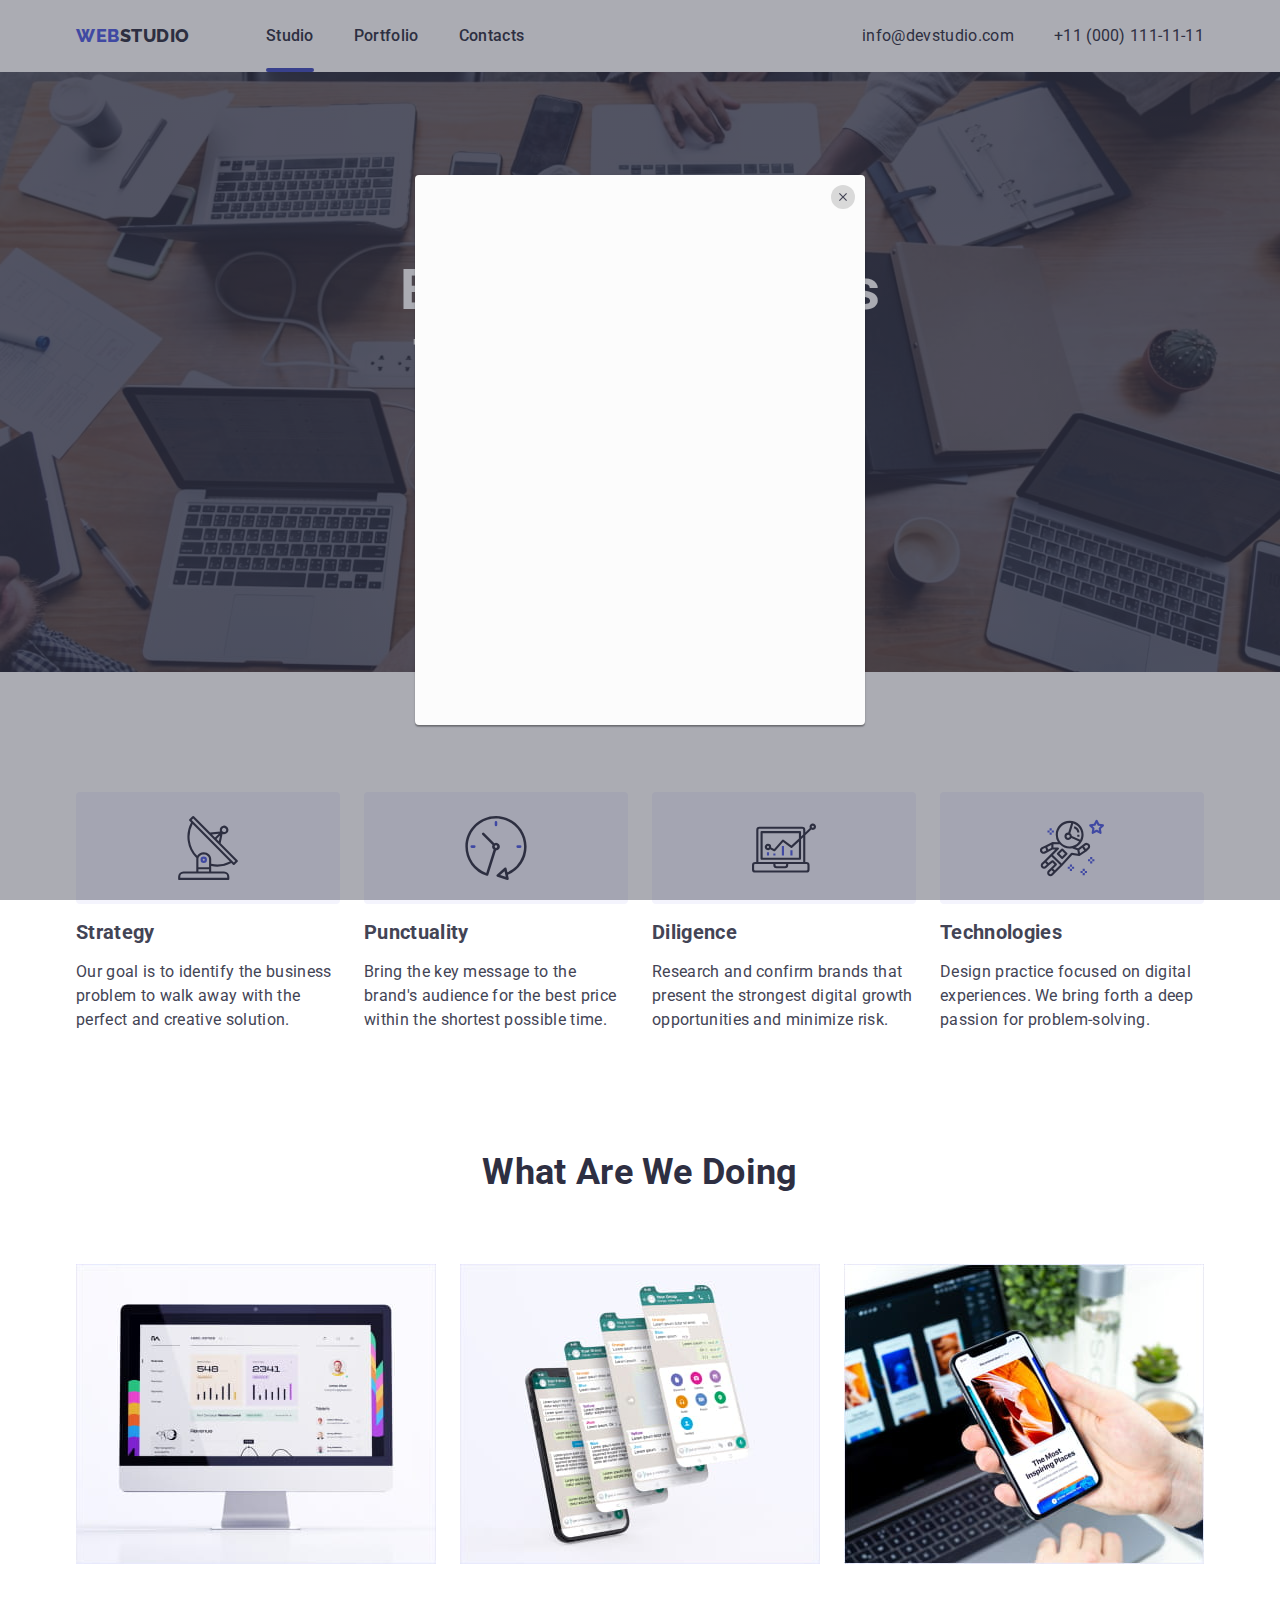
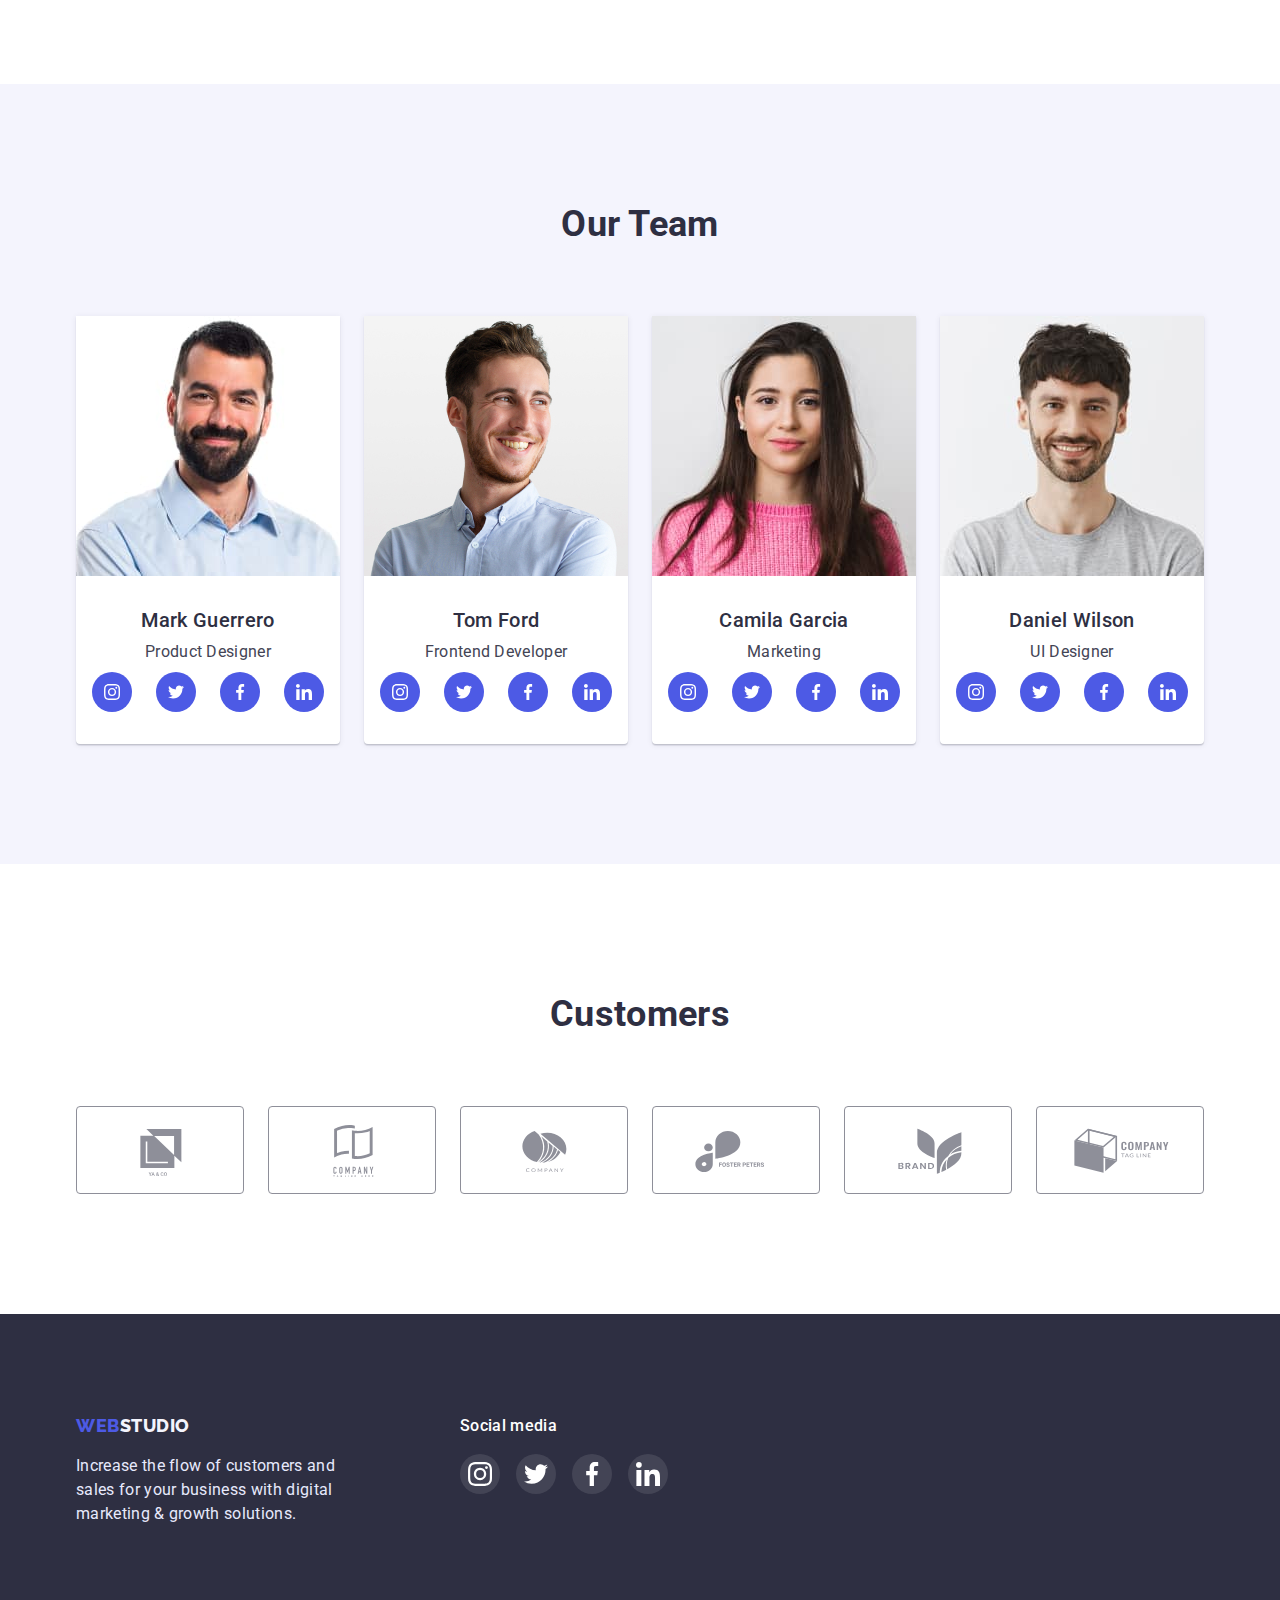
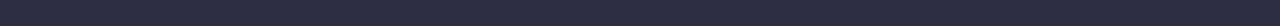
==== index.html @ 47b121ec "update" ====
<!DOCTYPE html>
<html lang="en">
  <head>
    <meta charset="UTF-8" />
    <meta http-equiv="X-UA-Compatible" content="IE=edge" />
    <meta name="viewport" content="width=device-width, initial-scale=1.0" />
    <title>webstudio</title>

    <!-- fonts -->
    <link rel="preconnect" href="https://fonts.googleapis.com" />
    <link rel="preconnect" href="https://fonts.gstatic.com" crossorigin />
    <link
      href="https://fonts.googleapis.com/css2?family=Raleway:wght@800&family=Roboto:wght@400;500;700;900&display=swap"
      rel="stylesheet"
    />

    <!-- normalize -->
    <link
      href="
      https://cdn.jsdelivr.net/npm/modern-normalize@1.1.0/modern-normalize.min.css
      "
      rel="stylesheet"
    />
    <!-- cusnom style -->
    <link rel="stylesheet" href="./css/styles.css" />
  </head>
  <body>
    <!-- header section -->
    <header>
      <div class="container container-header">
        <nav class="nav-header">
          <a class="logo link" id="link" href="./index.html"
            >web<span class="logo-header">studio</span></a
          >
          <ul class="list flexbox-container-nav">
            <li>
              <a href="./index.html" class="nav link current">Studio</a>
            </li>
            <li>
              <a href="./portfolio.html" class="nav link">Portfolio</a>
            </li>
            <li>
              <a href="/" class="nav link">Contacts</a>
            </li>
          </ul>
        </nav>
        <address class="address">
          <ul class="list flexbox-container-adr">
            <li>
              <a href="mailto:info@devstudio.com" class="contact link"
                >info@devstudio.com</a
              >
            </li>
            <li>
              <a href="tel:+110001111111" class="contact link"
                >+11 (000) 111-11-11</a
              >
            </li>
          </ul>
        </address>
      </div>
    </header>
    <main>
      <!-- hero section -->
      <section class="hero">
        <div class="container">
          <h1 class="hero-title">
            Effective Solutions <br />
            for Your Business
          </h1>
          <button type="button" class="hero-btn" data-modal-open>
            Order Service
          </button>
        </div>
      </section>
      <!-- section 1 -->
      <section class="section-one">
        <div class="container">
          <h2 hidden>strategy</h2>
          <ul class="list flexbox-container">
            <li class="clause">
              <div class="adv">
                <svg class="advantages" width="64px" height="64px">
                  <use href="./images/icons.svg#icon-antenna"></use>
                </svg>
              </div>
              <h3 class="title-one">Strategy</h3>
              <p>
                Our goal is to identify the business problem to walk away with
                the perfect and creative solution.
              </p>
            </li>
            <li class="clause">
              <div class="adv">
                <svg class="advantages" width="64px" height="64px">
                  <use href="./images/icons.svg#icon-clock"></use>
                </svg>
              </div>
              <h3 class="title-one">Punctuality</h3>
              <p>
                Bring the key message to the brand's audience for the best price
                within the shortest possible time.
              </p>
            </li>
            <li class="clause">
              <div class="adv">
                <svg class="advantages" width="64px" height="64px">
                  <use href="./images/icons.svg#icon-diagram"></use>
                </svg>
              </div>
              <h3 class="title-one">Diligence</h3>
              <p>
                Research and confirm brands that present the strongest digital
                growth opportunities and minimize risk.
              </p>
            </li>
            <li class="clause">
              <div class="adv">
                <svg class="advantages" width="64px" height="64px">
                  <use href="./images/icons.svg#icon-astronaut"></use>
                </svg>
              </div>
              <h3 class="title-one">Technologies</h3>
              <p>
                Design practice focused on digital experiences. We bring forth a
                deep passion for problem-solving.
              </p>
            </li>
          </ul>
        </div>
      </section>
      <!-- section 2 -->
      <section class="section-two">
        <div class="container">
          <h2 class="title-two">What Are We Doing</h2>
          <ul class="list flexbox-container">
            <li>
              <img
                src="./images/section2/img1.jpg"
                width="360"
                height="300"
                alt="desktop site"
              />
            </li>
            <li>
              <img
                src="./images/section2/img2.jpg"
                width="360"
                height="300"
                alt="tablet site"
              />
            </li>
            <li>
              <img
                src="./images/section2/img3.jpg"
                width="360"
                height="300"
                alt="mobile site"
              />
            </li>
          </ul>
        </div>
      </section>
      <!-- section 3 -->
      <section class="team section-three">
        <div class="container">
          <h2 class="title-two">Our Team</h2>
          <ul class="list flexbox-container">
            <li class="card">
              <img
                src="./images/ourteam/mark.jpg"
                width="264"
                height="260"
                alt="mark guerrero product designer"
              />
              <div class="team-card-kontent">
                <h3 class="title-three">Mark Guerrero</h3>
                <p>Product Designer</p>
                <ul class="social list">
                  <li class="social-item">
                    <a
                      class="social-link"
                      href="https://instagram.com"
                      rel="noopener noreferrer"
                      aria-label="instagram link"
                    >
                      <svg class="social-icon" width="16" height="16">
                        <use href="./images/icons.svg#icon-instagram-2"></use>
                      </svg>
                    </a>
                  </li>
                  <li class="social-item">
                    <a
                      class="social-link"
                      href="https://twitter.com"
                      rel="noopener noreferrer"
                      aria-label="twitter link"
                    >
                      <svg class="social-icon" width="16" height="16">
                        <use href="./images/icons.svg#icon-twitter-1"></use>
                      </svg>
                    </a>
                  </li>
                  <li class="social-item">
                    <a
                      class="social-link"
                      href="https://facebook.com"
                      rel="noopener noreferrer"
                      aria-label="facebook link"
                    >
                      <svg class="social-icon" width="16" height="16">
                        <use href="./images/icons.svg#icon-facebook-1"></use>
                      </svg>
                    </a>
                  </li>
                  <li class="social-item">
                    <a
                      class="social-link"
                      href="https://linkedin.com/"
                      rel="noopener noreferrer"
                      aria-label="linkedin link"
                    >
                      <svg class="social-icon" width="16" height="16">
                        <use href="./images/icons.svg#icon-linkedin-1"></use>
                      </svg>
                    </a>
                  </li>
                </ul>
              </div>
            </li>
            <li class="card">
              <img
                src="./images/ourteam/tom.jpg"
                width="264"
                height="260"
                alt="Tom Ford Frontend Developer"
              />
              <div class="team-card-kontent">
                <h3 class="title-three">Tom Ford</h3>
                <p>Frontend Developer</p>
                <ul class="social list">
                  <li class="social-item">
                    <a class="social-link" href aria-label="instagram link">
                      <svg class="social-icon" width="16" height="16">
                        <use href="./images/icons.svg#icon-instagram-2"></use>
                      </svg>
                    </a>
                  </li>
                  <li class="social-item">
                    <a class="social-link" href aria-label="twitter link">
                      <svg class="social-icon" width="16" height="16">
                        <use href="./images/icons.svg#icon-twitter-1"></use>
                      </svg>
                    </a>
                  </li>
                  <li class="social-item">
                    <a class="social-link" href aria-label="facebook link">
                      <svg class="social-icon" width="16" height="16">
                        <use href="./images/icons.svg#icon-facebook-1"></use>
                      </svg>
                    </a>
                  </li>
                  <li class="social-item">
                    <a class="social-link" href aria-label="linkedin link">
                      <svg class="social-icon" width="16" height="16">
                        <use href="./images/icons.svg#icon-linkedin-1"></use>
                      </svg>
                    </a>
                  </li>
                </ul>
              </div>
            </li>
            <li class="card">
              <img
                src="./images/ourteam/camila.jpg"
                width="264"
                height="260"
                alt="Camila Garcia Marketing"
              />
              <div class="team-card-kontent">
                <h3 class="title-three">Camila Garcia</h3>
                <p>Marketing</p>
                <ul class="social list">
                  <li class="social-item">
                    <a class="social-link" href aria-label="instagram link">
                      <svg class="social-icon" width="16" height="16">
                        <use href="./images/icons.svg#icon-instagram-2"></use>
                      </svg>
                    </a>
                  </li>
                  <li class="social-item">
                    <a class="social-link" href aria-label="twitter link">
                      <svg class="social-icon" width="16" height="16">
                        <use href="./images/icons.svg#icon-twitter-1"></use>
                      </svg>
                    </a>
                  </li>
                  <li class="social-item">
                    <a class="social-link" href aria-label="facebook link">
                      <svg class="social-icon" width="16" height="16">
                        <use href="./images/icons.svg#icon-facebook-1"></use>
                      </svg>
                    </a>
                  </li>
                  <li class="social-item">
                    <a class="social-link" href aria-label="linkedin link">
                      <svg class="social-icon" width="16" height="16">
                        <use href="./images/icons.svg#icon-linkedin-1"></use>
                      </svg>
                    </a>
                  </li>
                </ul>
              </div>
            </li>
            <li class="card">
              <img
                src="./images/ourteam/daniel.jpg"
                width="264"
                height="260"
                alt="Daniel Wilson UI Designer"
              />
              <div class="team-card-kontent">
                <h3 class="title-three">Daniel Wilson</h3>
                <p>UI Designer</p>
                <ul class="social list">
                  <li class="social-item">
                    <a class="social-link" href aria-label="instagram link">
                      <svg class="social-icon" width="16" height="16">
                        <use href="./images/icons.svg#icon-instagram-2"></use>
                      </svg>
                    </a>
                  </li>
                  <li class="social-item">
                    <a class="social-link" href aria-label="twitter link">
                      <svg class="social-icon" width="16" height="16">
                        <use href="./images/icons.svg#icon-twitter-1"></use>
                      </svg>
                    </a>
                  </li>
                  <li class="social-item">
                    <a class="social-link" href aria-label="facebook link">
                      <svg class="social-icon" width="16" height="16">
                        <use href="./images/icons.svg#icon-facebook-1"></use>
                      </svg>
                    </a>
                  </li>
                  <li class="social-item">
                    <a class="social-link" href aria-label="linkedin link">
                      <svg class="social-icon" width="16" height="16">
                        <use href="./images/icons.svg#icon-linkedin-1"></use>
                      </svg>
                    </a>
                  </li>
                </ul>
              </div>
            </li>
          </ul>
        </div>
      </section>
      <!-- customers -->
      <section class="customers">
        <div class="container">
          <h2 class="title-two">Customers</h2>
          <ul class="list flexbox-container">
            <li>
              <a class="logo-link" href aria-label="logo">
                <svg class="icon-logo" width="104" height="56">
                  <use href="./images/icons.svg#icon-Logo"></use>
                </svg>
              </a>
            </li>
            <li>
              <a class="logo-link" href aria-label="logo-1">
                <svg class="icon-logo" width="104" height="56">
                  <use href="./images/icons.svg#icon-Logo-1"></use>
                </svg>
              </a>
            </li>
            <li>
              <a class="logo-link" href aria-label="logo-2">
                <svg class="icon-logo" width="104" height="56">
                  <use href="./images/icons.svg#icon-Logo-2"></use>
                </svg>
              </a>
            </li>
            <li>
              <a class="logo-link" href aria-label="logo-3">
                <svg class="icon-logo" width="104" height="56">
                  <use href="./images/icons.svg#icon-Logo-3"></use>
                </svg>
              </a>
            </li>
            <li>
              <a class="logo-link" href aria-label="logo-4">
                <svg class="icon-logo" width="104" height="56">
                  <use href="./images/icons.svg#icon-Logo-4"></use>
                </svg>
              </a>
            </li>
            <li>
              <a class="logo-link" href aria-label="logo-5">
                <svg class="icon-logo" width="104" height="56">
                  <use href="./images/icons.svg#icon-Logo-5"></use>
                </svg>
              </a>
            </li>
          </ul>
        </div>
      </section>
    </main>
    <!-- footer -->
    <footer class="footer">
      <div class="container footer-container">
        <div class="footer-link">
          <a class="logo link" href="./index.html"
            >web<span class="logo-footer">studio</span></a
          >
          <p class="text-footer">
            Increase the flow of customers and sales for your business with
            digital marketing & growth solutions.
          </p>
        </div>
        <div class="socmedia">
          <h3 class="footer-title">Social media</h3>
          <ul class="social-footer list">
            <li class="social-item">
              <a
                class="social-link-footer"
                href="https://instagram.com"
                rel="noopener noreferrer"
                aria-label="instagram link"
              >
                <svg class="social-icon-footer" width="24" height="24">
                  <use href="./images/icons.svg#icon-instagram-2"></use>
                </svg>
              </a>
            </li>
            <li class="social-item">
              <a
                class="social-link-footer"
                href="https://twitter.com"
                rel="noopener noreferrer"
                aria-label="twitter link"
              >
                <svg class="social-icon-footer" width="24" height="24">
                  <use href="./images/icons.svg#icon-twitter-1"></use>
                </svg>
              </a>
            </li>
            <li class="social-item">
              <a
                class="social-link-footer"
                href="https://facebook.com"
                rel="noopener noreferrer"
                aria-label="facebook link"
              >
                <svg class="social-icon-footer" width="24" height="24">
                  <use href="./images/icons.svg#icon-facebook-1"></use>
                </svg>
              </a>
            </li>
            <li class="social-item">
              <a
                class="social-link-footer"
                href="https://linkedin.com/"
                rel="noopener noreferrer"
                aria-label="linkedin link"
              >
                <svg class="social-icon-footer" width="24" height="24">
                  <use href="./images/icons.svg#icon-linkedin-1"></use>
                </svg>
              </a>
            </li>
          </ul>
        </div>
      </div>
    </footer>

    <!-- Modal window -->
    <div class="backdrop" data modal>
      <div class="modal">
        <button class="modal-btn" type="button" data-modal-close>
          <svg class="modal-icon" width="8" height="8">
            <use href="./images/icons.svg#close"></use>
          </svg>
        </button>
      </div>
    </div>

    <script src="./js/header.js"></script>
    <script src="./js/modal.js"></script>
  </body>
</html>
---- css/styles.css ----
:root {
    /* Font */
    --primary-fonts: ;
    --secondary-fonts: ;

    /* Text colors */
    --primary-txt-cl: #434455;
    --secondary-txt-cl: #2E2F42;
    --accent-txt-cl: #FFFFFF;
  

    /* BG colors */
    --primary-bg-cl: rgba(46, 47, 66, 0.7);
    --secondary-bg-cl: #4D5AE5;
    --light-bg: #F4F4FD;
    --dark-bg: #2E2F42;
    --hover-bt: #404BBF;


    --trns-fast: 400ms ease-in;
    --trns-slow: 1800ms ease-in-out;
}

/* reset styles */

h1, h2, h3, h4, h5, h6, p {
    margin: 0px;
}

img {
    display: block;
}

button {
    cursor: pointer;
}

.list {
    list-style-type: none;
    margin: 0;
    padding: 0;
}

.link {
    text-decoration: none;
    color: currentColor;
}

/* reset end */

/* BODY */

body {
font-family: 'Roboto',
sans-serif;
font-size: 16px;
line-height: calc(24 / 16);
letter-spacing: 0.02em;
color: var(--primary-txt-cl);
}

.container {
    width: 1158px;
    padding-right: 15px;
    padding-left: 15px;
    margin-left: auto;
    margin-right: auto;
}


/* header */

.container-header {

    display: flex;
    padding-top: 24px;
    
}

.header-portfolio {
border-bottom: 1px solid #E7E9FC;
box-shadow: 0px 2px 1px rgba(46, 47, 66, 0.08), 0px 1px 1px rgba(46, 47, 66, 0.16), 0px 1px 6px rgba(46, 47, 66, 0.08);
}

.nav-header {
    display: flex;
}

.nav.current::after {
content: '' ;
position: absolute;
display: block;
bottom: 0;
width: 100%;
height: 4px;
border-radius: 2px;
background-color: var(--hover-bt);

}

.nav {
position: relative;
display: block;
padding-bottom: 24px;
font-style: normal;
font-weight: 500;
font-size: 16px;
line-height: calc(24 / 16);
color: #2E2F42;
}

.address {
    margin-left: auto;
}

.contact {
font-style: normal;
font-size: 16px;
line-height: calc(24 /16);
color: #2E2F42;
}

.nav:hover,
.nav:focus,
.contact:hover,
.contact:focus
 {
color: var(--hover-bt);
}
    

.logo {
font-family: 'Raleway',
sans-serif;
font-style: normal;
font-weight: 800;
font-size: 18px;
line-height: calc(24 / 18);
letter-spacing: 0.03em;
text-transform: uppercase;
color: var(--secondary-bg-cl);
}        

.logo-header {color: var(--dark-bg);
}

.flexbox-container-nav {
    display: flex;
    justify-content: space-between;
    gap: 40px;
    margin-left: 76px;
}

.flexbox-container-adr {
    display: flex;
    justify-content: space-between;
    gap: 40px;

}


/* hero section */


.hero {
display: flex;
max-width: 1440px;
height: 600px;
background-color: #2E2F42;
padding-top: 188px;
padding-bottom: 188px;
background-image: linear-gradient(rgba(46, 47, 66, 0.7),rgba(46, 47, 66, 0.7)), url(../images/people-office\ 1.jpg);
background-size: cover; 

background-position: center;
background-repeat: no-repeat;
margin: 0 auto;
}


.hero-title {
    font-weight: 700;
        font-size: 56px;
        line-height: calc(60/56);
    color: #FFFFFF ;
    text-align: center;
    margin-bottom: 48px;
}

.hero-btn {
padding: 16px 32px;
margin: 0 auto;
display: block;
background: #4D5AE5;
box-shadow: 0px 4px 4px rgba(0, 0, 0, 0.15);
border-radius: 4px;
border: none;
font-family: 'Roboto';
font-weight: 500;
font-size: 16px;
line-height: calc(24 / 16);
letter-spacing: 0.04em;
color: var(--accent-txt-cl);
}

.hero-btn:hover,
.hero-btn:focus {
background-color: var(--hover-bt);
}

/* section 1 */

.section-one {
    padding-top: 120px;
    padding-bottom: 120px;
}

.title-one {
    font-size: 20px;
    line-height: calc(24/20);
    margin-top: 8px;
    margin-bottom: 8px;

}

.adv {
display: flex;
width: 264px;
height: 112px;
background: var(--light-bg);
border-radius: 4px;
justify-content: center;
align-items: center;
}

.advantages {
    
    
}

.clause {
    display: flex;
        flex-direction: column;
        align-items: flex-start;
        padding: 0px;
        gap: 8px;
    width: 264px;
    
}

/* section 2 */

.section-two {
    height: 532px;
}

h2 {
    margin-bottom: 72px;
}

.title-two {
    font-size: 36px;
    line-height: calc(40 / 36);
    color: var(--secondary-txt-cl);
    text-transform: capitalize;
    text-align: center;
}


/* section 3 */
.section-three {
    padding-top: 120px;
    padding-bottom: 120px;
    
}

.card {
    width: 264px;
    background: #FFFFFF;
    box-shadow: 0px 1px 6px rgba(46, 47, 66, 0.08), 0px 1px 1px rgba(46, 47, 66, 0.16), 0px 2px 1px rgba(46, 47, 66, 0.08);
    border-radius: 0px 0px 4px 4px;
}

.team-card-kontent {
    display: flex;
    flex-direction: column;
    justify-content: center;
    align-items: center;
    padding: 32px 16px;
    gap: 8px;
}


.flexbox-container {
    display: flex;
    justify-content: space-between;
}

.social {
display: flex;
    align-items: center;
    justify-content: center;
    gap: 24px;
}

.social-link {
display: flex;
align-items: center;
justify-content: center;
width: 40px;
height: 40px;

background-color: var(--secondary-bg-cl);
border-radius: 50%;
}


.social-icon {
fill: var(--accent-txt-cl);
}

.social-link:hover, 
.social-link:focus {
  background-color: var(--hover-bt);
}

/* customers */

.customers {
padding-top: 130px;
padding-bottom: 120px;
}

.logo-link {
display: flex;
width: 168px;
height: 88px;
justify-content: center;
align-items: center;
color: #8E8F99;
box-sizing: border-box;
border: 1px solid #8E8F99;
border-radius: 4px;
}

.icon-logo {

fill: currentColor;
    
}

.logo-link:hover,
.logo-link:focus {
color: var(--hover-bt);
border: 1px solid #404BBF;
}

/*  */




/* ======================= */
          /* portfolio */
/* ======================== */


.flexbox-container-filter {
display: flex;
justify-content: space-between;
margin-bottom: 72px;
width: 586px;

margin-right: auto;
margin-left: auto;
}

.flexbox-container-card {
display: flex;
flex-wrap: wrap;
column-gap: 24px;
row-gap: 48px;
}

.card-project:hover,
.card-project:focus {
width: 360px;
height: 420px;
box-shadow: 0px 1px 6px rgba(46, 47, 66, 0.08);
}


.card-project-content {
    padding: 32px 16px ;
    border: 1px solid #E7E9FC;
    border-top: none;
       
}



.title-three {
font-weight: 500;
font-size: 20px;
line-height: calc(24 / 20);
color: var(--secondary-txt-cl);

}

.title-project {
font-weight: 500;
font-size: 20px;
line-height: calc(24 / 20);
color: var(--secondary-txt-cl);
margin-bottom: 8px;
}

.text {
color: var(--primary-txt-cl);
}

.team {
background: var(--light-bg)
}




/* ======================= */
      /* footer */
/* ======================== */



.footer {
display: flex;
flex-wrap: wrap;
background: #2E2F42;
padding-top: 100px;
padding-bottom: 100px;

}

.footer-container {
    display: flex;
}


.logo-footer {
    color: #F4F4FD;
     
}

.text-footer {
    color: #E7E9FC;
    margin-top: 16px;
    width: 264px;
    height: 72px;
}

.socmedia {
    display: flex;
    flex-wrap: wrap;
    width: 208px;
    height: 80px;
    margin-left: 120px;
   }

   .social-footer {
       display: flex;
       align-items: center;
       justify-content: center;
       gap: 16px;
   }

   .footer-link {
    display: flex;
    justify-content: flex-start;
    flex-direction: column;
   }

.footer-title {
    color: var(--accent-txt-cl);
    margin-bottom: 16px;
    font-weight: 500;
    font-size: 16px;
    line-height: calc(24 / 16);
}

.social-link-footer {
display: flex;
    align-items: center;
    justify-content: center;
    width: 40px;
    height: 40px;

    background-color: rgba(255, 255, 255, 0.1);
    border-radius: 50%;
}

.social-icon-footer {
fill: var(--accent-txt-cl);
}

.social-link-footer:hover,
.social-link-footer:focus {
    background-color: #31D0AA;
}


/* filter */

.filter-btn {
    color: var(--secondary-bg-cl);
    font-family: 'Roboto';
    font-weight: 500;
    font-size: 16px;
    line-height: calc(24 / 16);
    letter-spacing: 0.04em;
    background: var(--light-bg);
    border: 1px solid #E7E9FC;
    
    border-radius: 4px;
    cursor: pointer;
    padding: 12px 24px;
}

.filter-btn:hover,
.filter-btn:focus {
    background: var(--hover-bt);
    color: var(--accent-txt-cl);
    border: 1px solid var(--hover-bt) ;
    box-shadow: 0px 4px 4px rgba(0, 0, 0, 0.25);
}

.section {
    padding-top: 96px;
    padding-bottom: 120px;
}



/**
  |============================
  | Modal window
  |============================
*/
.backdrop {
    position: fixed;
    top: 0;
    left: 0;

    width: 100%;
    height: 100%;

    background-color: rgba(46, 47, 66, 0.4);

    transition: opacity var(--trns-fast), visibility var(--trns-fast);
}

.backdrop.is-hidden {
    opacity: 0;
    visibility: hidden;
    pointer-events: none;

    transition-delay: 250ms;
}

.modal {
    position: absolute;
    top: 50%;
    left: 50%;
    transform: translate(-50%, -50%);

    width: 450px;
    min-height: 550px;
    background-color: #FCFCFC;
    box-shadow: 0px 1px 1px rgba(0, 0, 0, 0.14), 0px 1px 3px rgba(0, 0, 0, 0.12), 0px 2px 1px rgba(0, 0, 0, 0.2);
    border-radius: 4px;

    transition: transform 150ms ease, opacity 150ms ease;
    transition-delay: 400ms;
}

.backdrop.is-hidden .modal {
    transform: translate(-50%, -70%);
    opacity: 0;
    transition-delay: 0s;
}

.modal-btn {
    position: absolute;
    top: 10px;
    right: 10px;

    display: flex;
    align-items: center;
    justify-content: center;
    width: 24px;
    height: 24px;
    padding: 0;
    border: none;
    border-radius: 50%;
    background-color: #D9D9D9;
}

.modal-icon {
    fill: var(--primary-txt-cl);
}
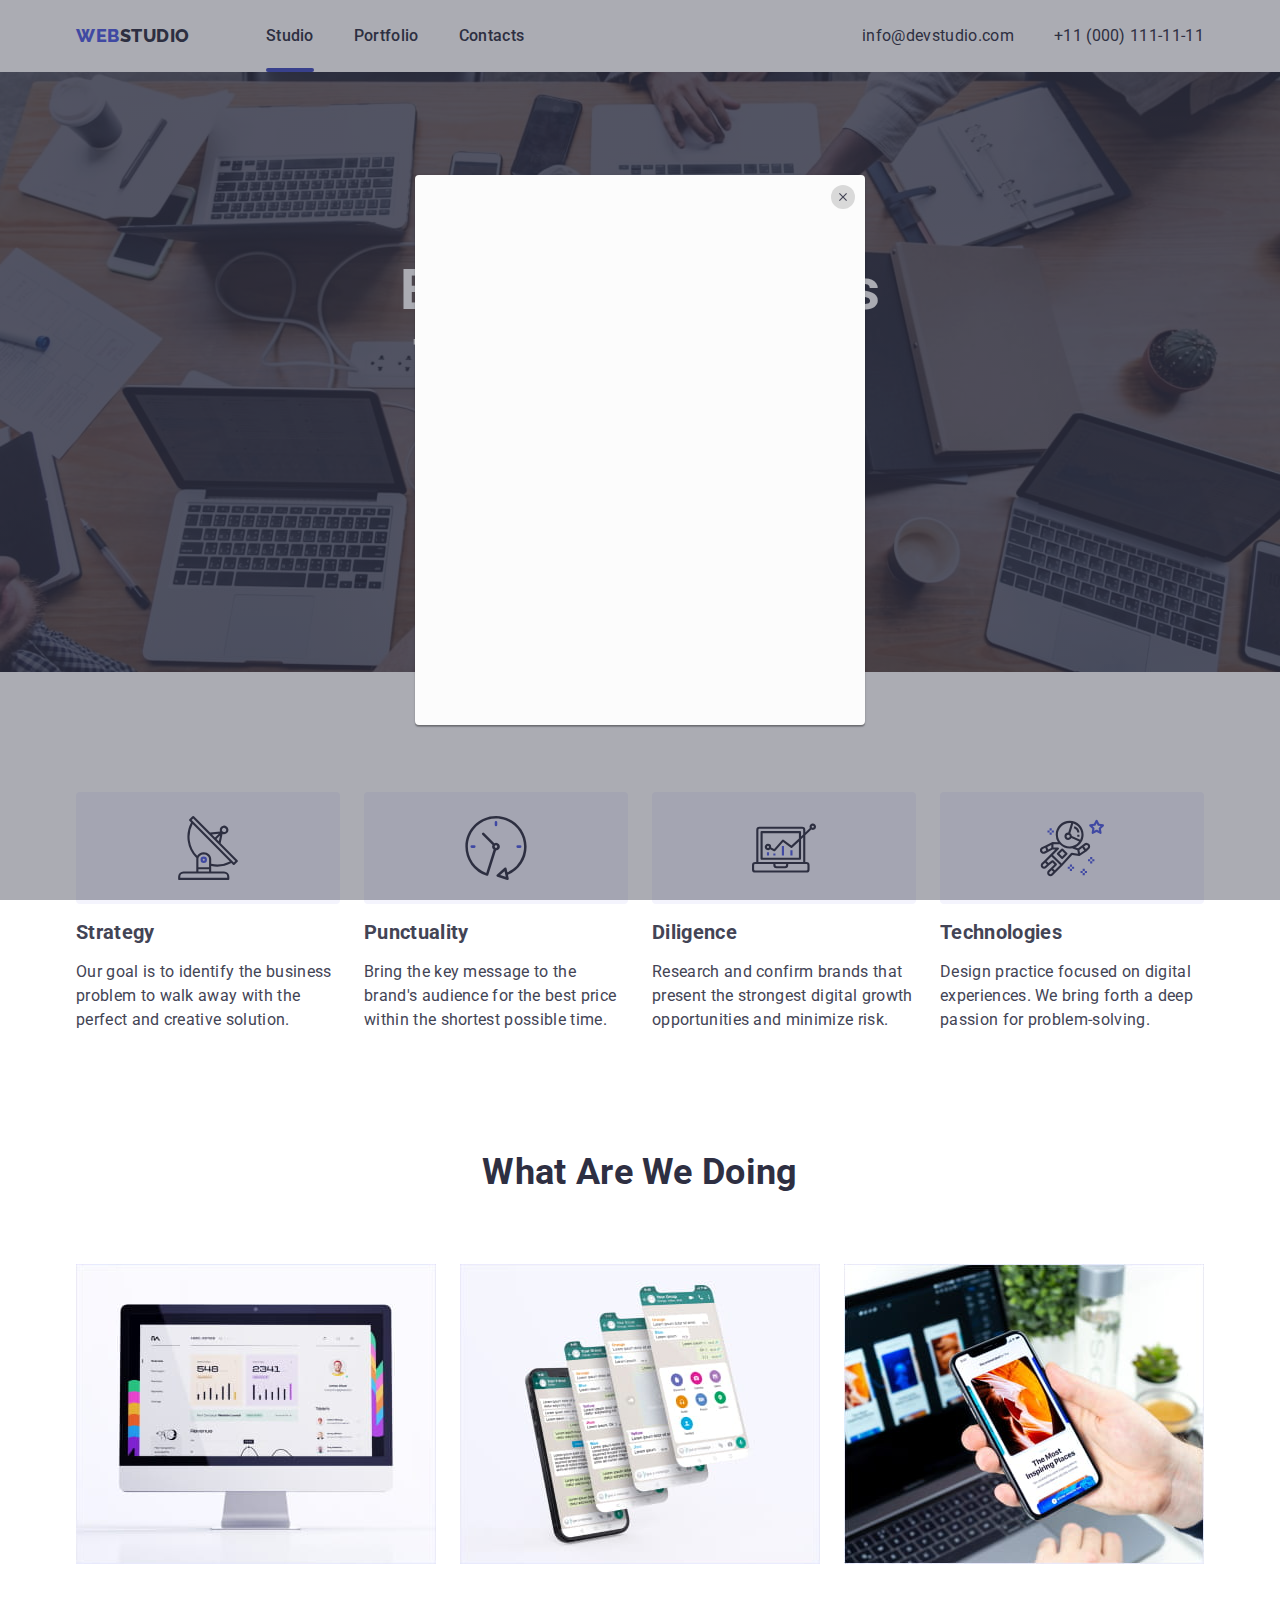
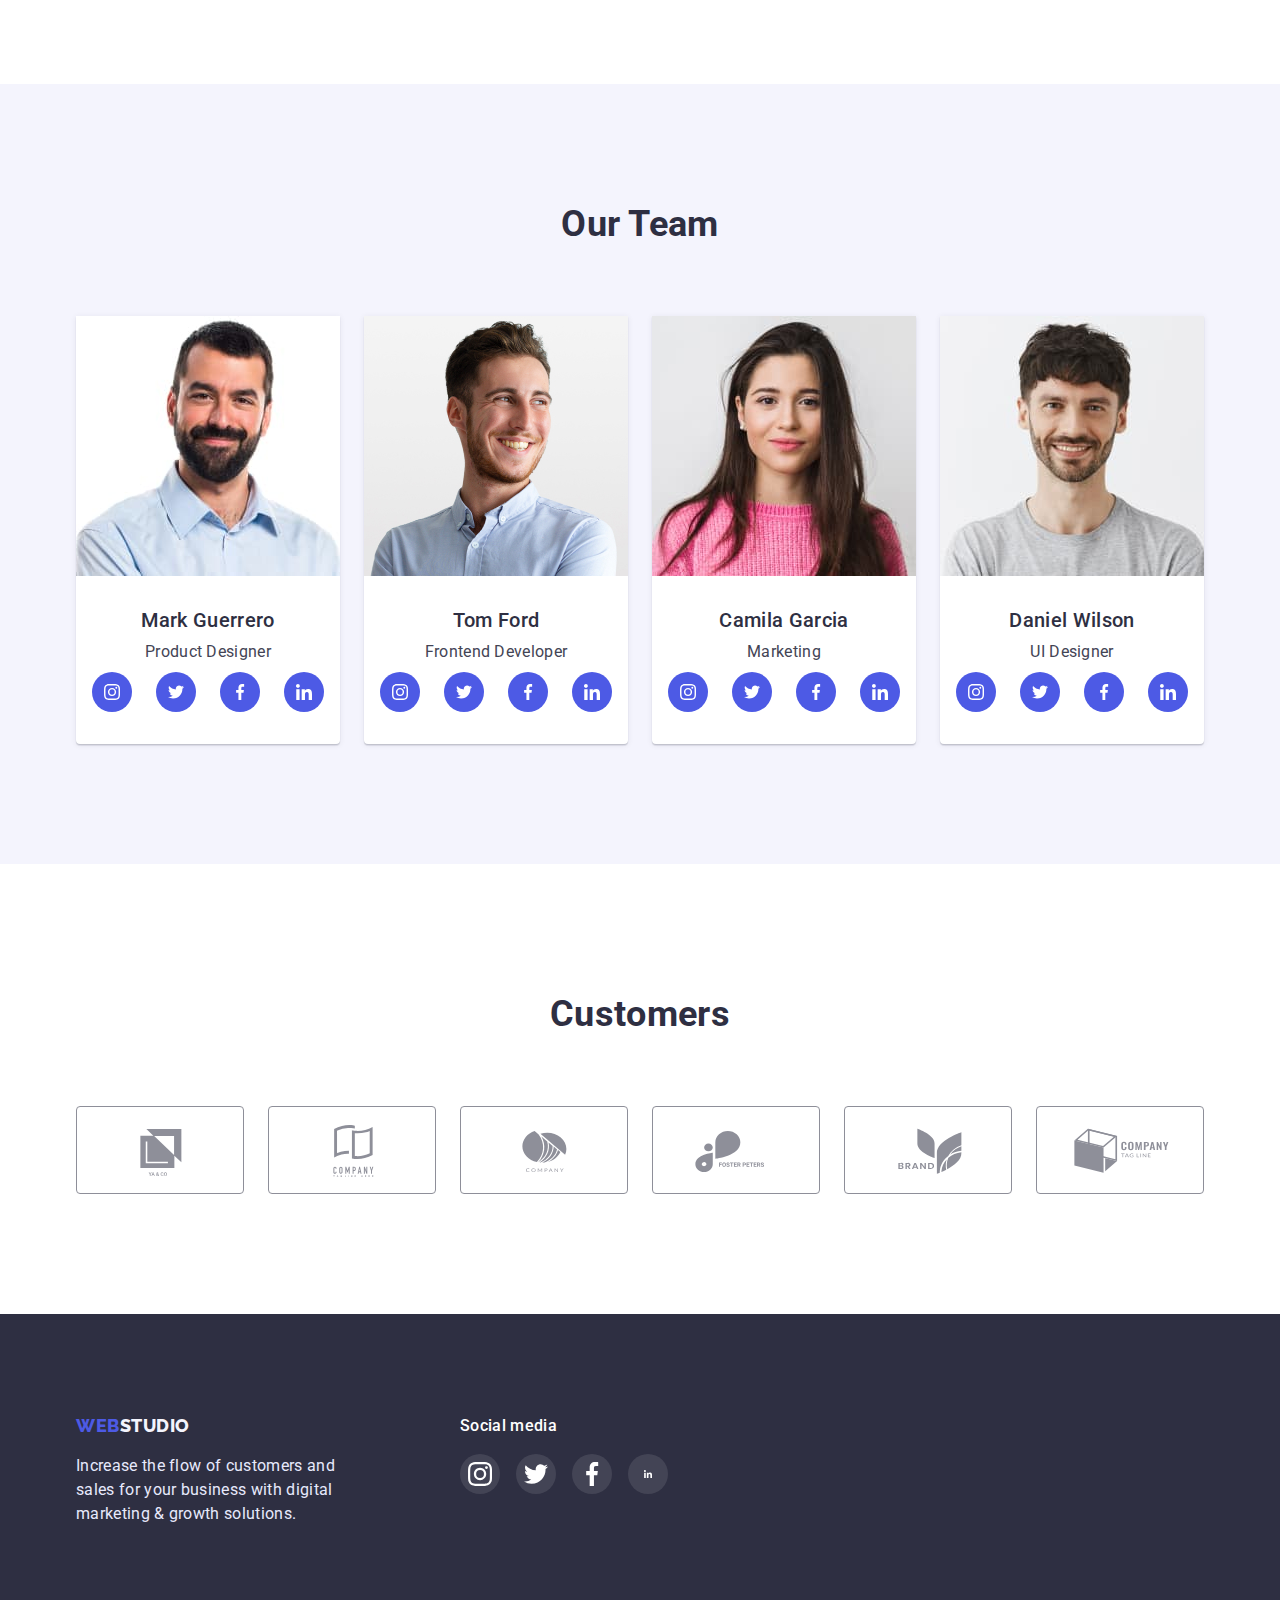
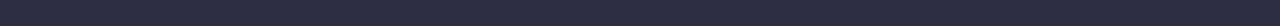
==== commit 6e924d4d: "Update index.html" ====
--- a/index.html
+++ b/index.html
@@ -466,7 +466,7 @@
                 rel="noopener noreferrer"
                 aria-label="linkedin link"
               >
-                <svg class="social-icon-footer" width="24" height="24">
+                <svg class="social-icon-footer" width="8" height="8">
                   <use href="./images/icons.svg#icon-linkedin-1"></use>
                 </svg>
               </a>
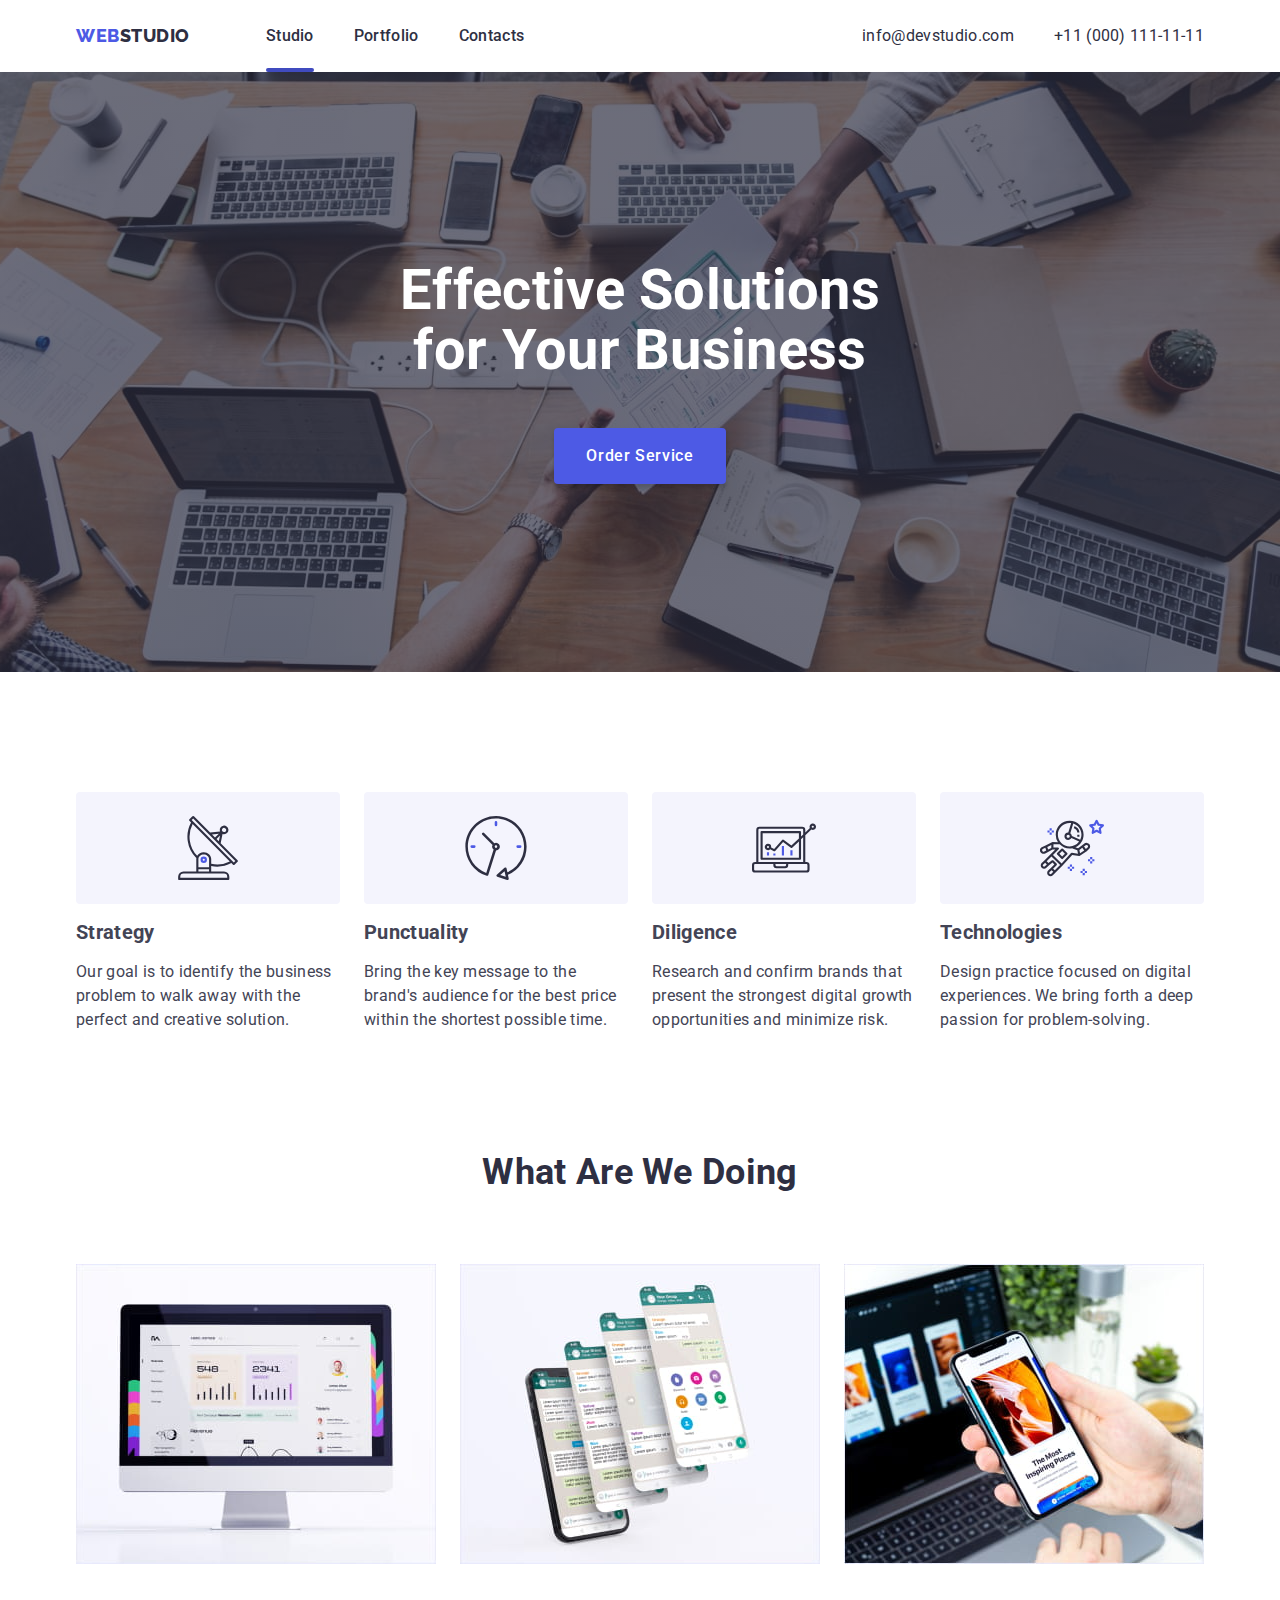
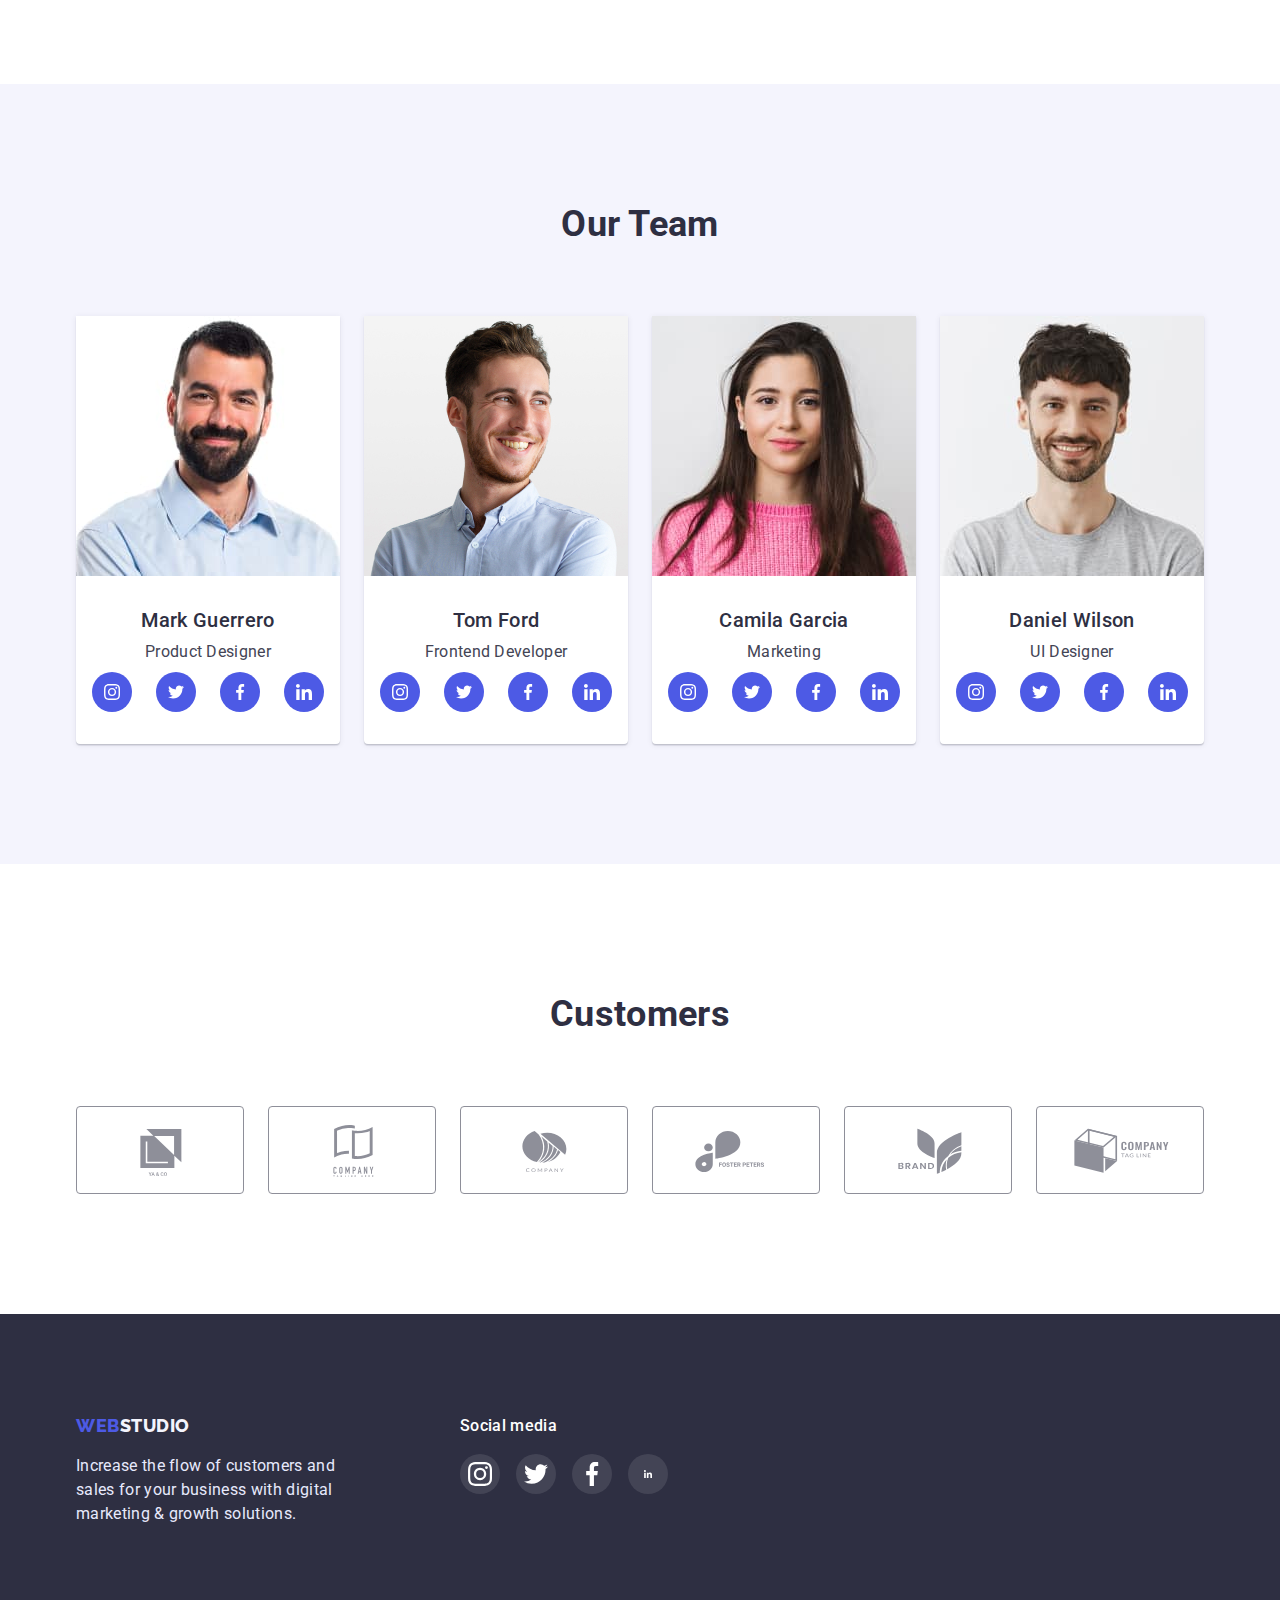
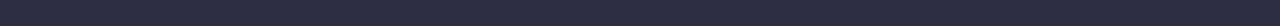
==== commit 3312f4f0: "Update index.html" ====
--- a/index.html
+++ b/index.html
@@ -68,7 +68,7 @@
             Effective Solutions <br />
             for Your Business
           </h1>
-          <button type="button" class="hero-btn" data-modal-open>
+          <button type="button" data-modal-open class="hero-btn">
             Order Service
           </button>
         </div>
@@ -477,7 +477,7 @@
     </footer>
 
     <!-- Modal window -->
-    <div class="backdrop" data modal>
+    <!-- <div class="backdrop" data modal>
       <div class="modal">
         <button class="modal-btn" type="button" data-modal-close>
           <svg class="modal-icon" width="8" height="8">
@@ -485,9 +485,8 @@
           </svg>
         </button>
       </div>
-    </div>
+    </div> -->
 
-    <script src="./js/header.js"></script>
-    <script src="./js/modal.js"></script>
+    <!-- <script src="./js/modal.js"></script> -->
   </body>
 </html>
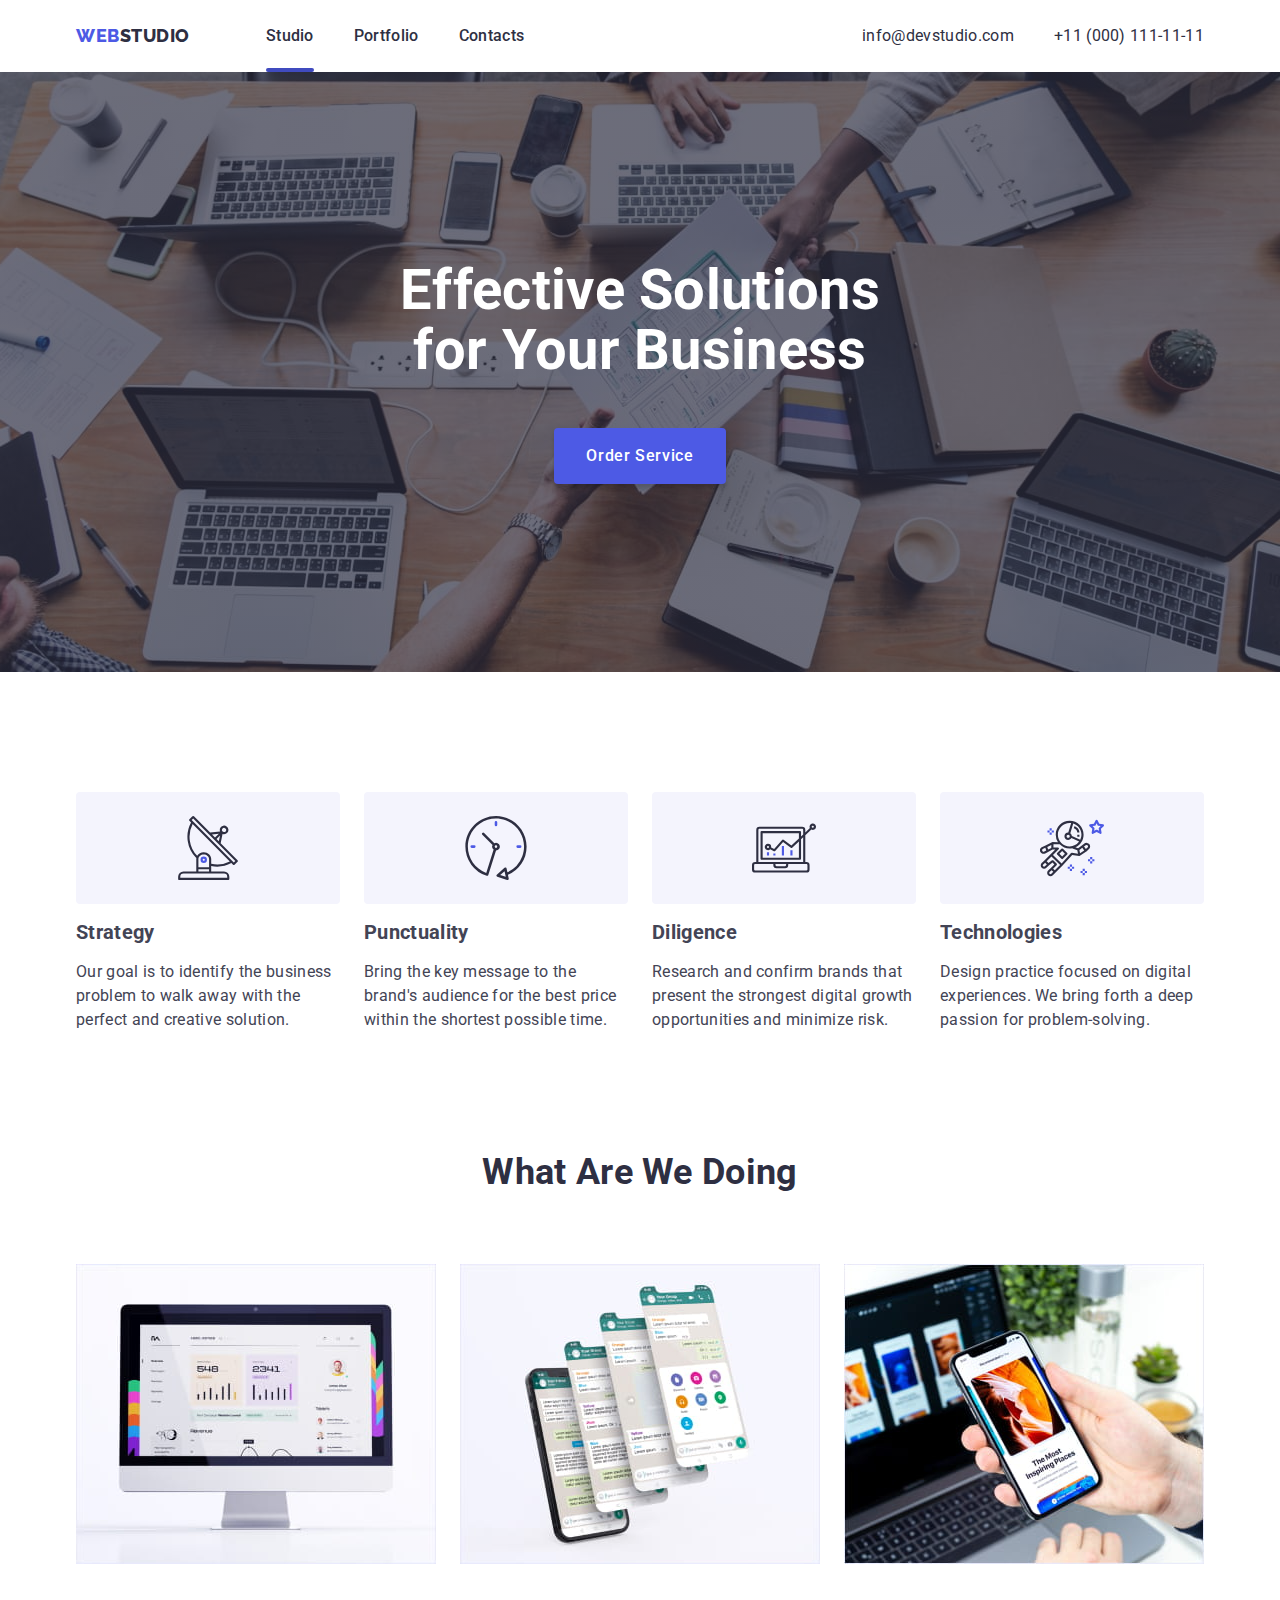
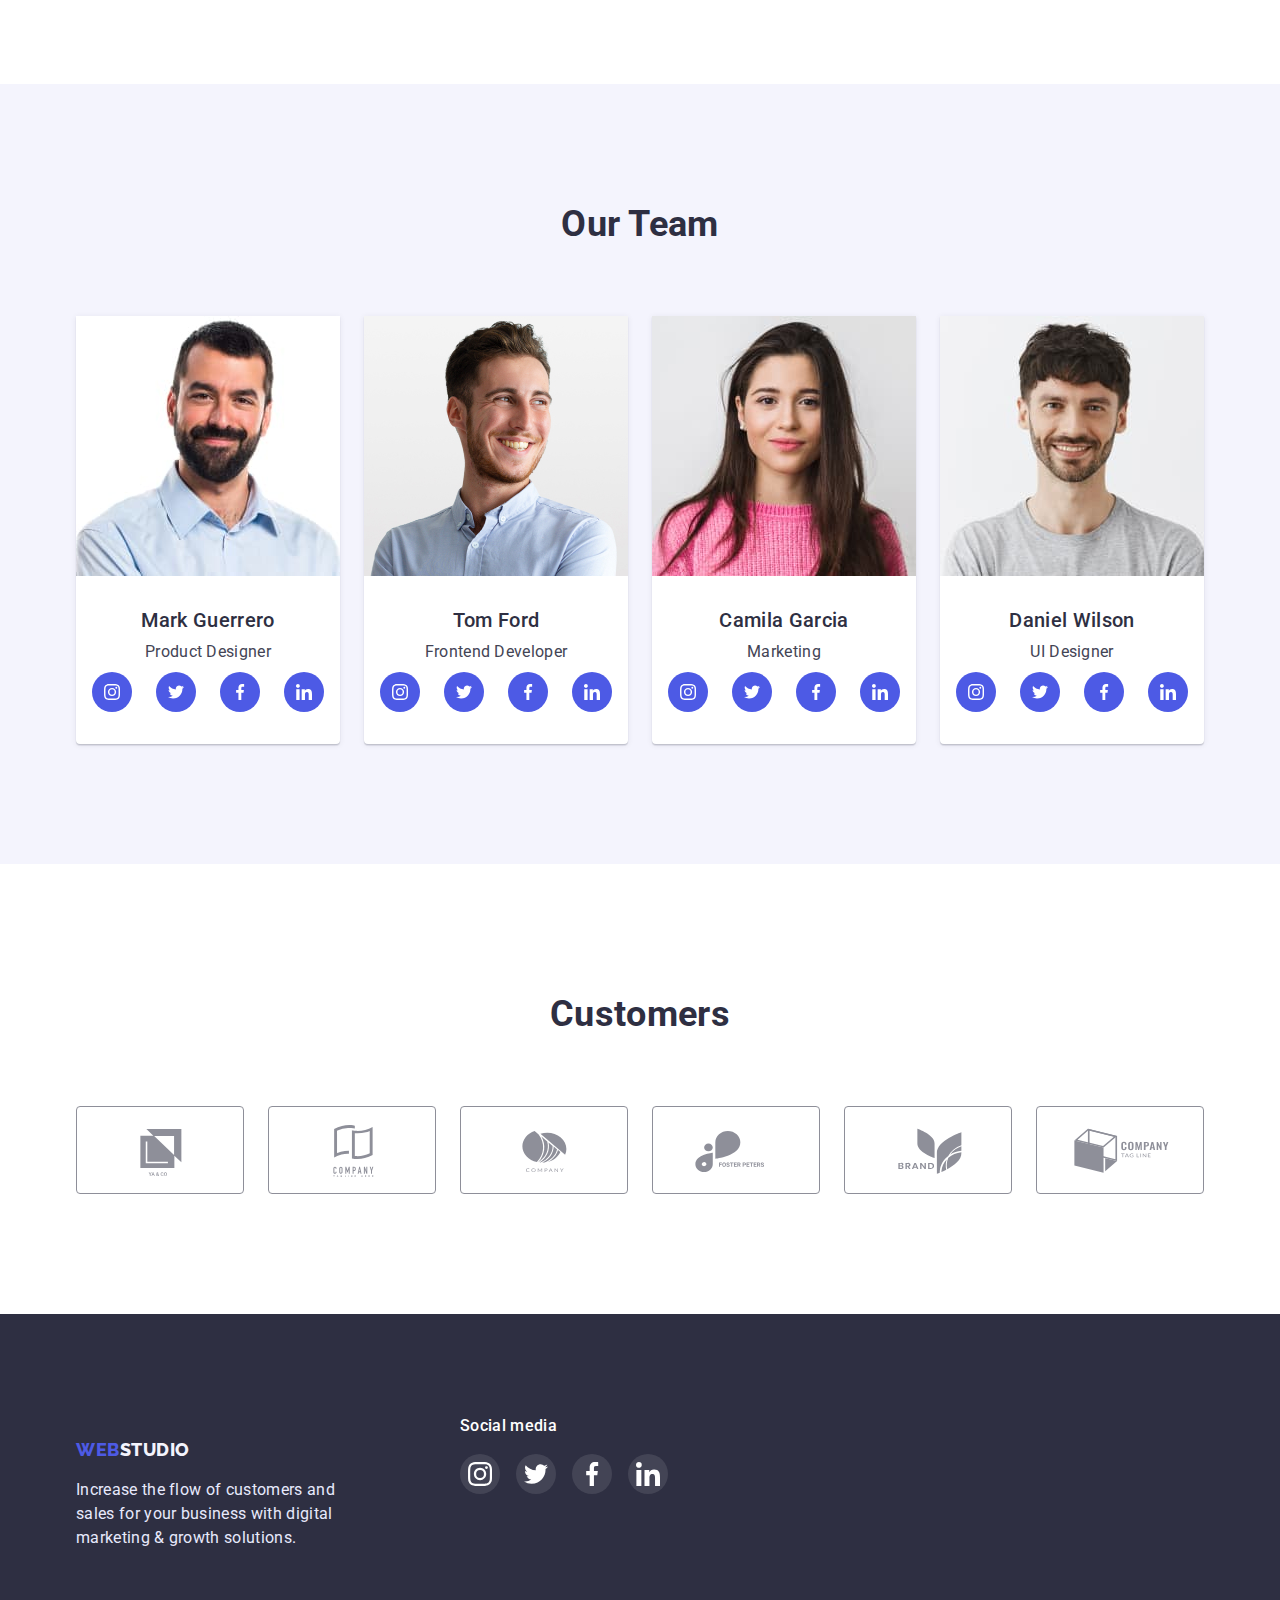
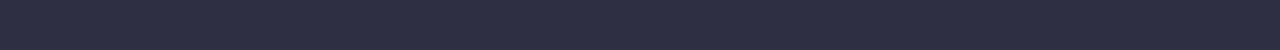
==== commit 13c4971e: "Update index.html" ====
--- a/index.html
+++ b/index.html
@@ -466,7 +466,7 @@
                 rel="noopener noreferrer"
                 aria-label="linkedin link"
               >
-                <svg class="social-icon-footer" width="8" height="8">
+                <svg class="social-icon-footer" width="24" height="24">
                   <use href="./images/icons.svg#icon-linkedin-1"></use>
                 </svg>
               </a>
--- a/css/styles.css
+++ b/css/styles.css
@@ -44,6 +44,7 @@
 .link {
     text-decoration: none;
     color: currentColor;
+    
 }
 
 /* reset end */
@@ -71,9 +72,8 @@
 /* header */
 
 .container-header {
-
-    display: flex;
-    padding-top: 24px;
+  display: flex;
+  
     
 }
 
@@ -101,16 +101,20 @@
 .nav {
 position: relative;
 display: block;
+padding-top: 24px;
 padding-bottom: 24px;
 font-style: normal;
 font-weight: 500;
 font-size: 16px;
 line-height: calc(24 / 16);
 color: #2E2F42;
+transition-duration: 250ms;
 }
 
 .address {
     margin-left: auto;
+    padding-top: 24px;
+    transition-duration: 250ms;
 }
 
 .contact {
@@ -135,6 +139,7 @@
 font-style: normal;
 font-weight: 800;
 font-size: 18px;
+padding-top: 24px;
 line-height: calc(24 / 18);
 letter-spacing: 0.03em;
 text-transform: uppercase;
@@ -201,6 +206,7 @@
 line-height: calc(24 / 16);
 letter-spacing: 0.04em;
 color: var(--accent-txt-cl);
+transition-duration: 250ms;
 }
 
 .hero-btn:hover,
@@ -233,10 +239,7 @@
 align-items: center;
 }
 
-.advantages {
-    
-    
-}
+
 
 .clause {
     display: flex;
@@ -312,6 +315,7 @@
 
 background-color: var(--secondary-bg-cl);
 border-radius: 50%;
+transition-duration: 250ms;
 }
 
 
@@ -341,6 +345,8 @@
 box-sizing: border-box;
 border: 1px solid #8E8F99;
 border-radius: 4px;
+
+transition-duration: 250ms;
 }
 
 .icon-logo {
@@ -355,157 +361,6 @@
 border: 1px solid #404BBF;
 }
 
-/*  */
-
-
-
-
-/* ======================= */
-          /* portfolio */
-/* ======================== */
-
-
-.flexbox-container-filter {
-display: flex;
-justify-content: space-between;
-margin-bottom: 72px;
-width: 586px;
-
-margin-right: auto;
-margin-left: auto;
-}
-
-.flexbox-container-card {
-display: flex;
-flex-wrap: wrap;
-column-gap: 24px;
-row-gap: 48px;
-}
-
-.card-project:hover,
-.card-project:focus {
-width: 360px;
-height: 420px;
-box-shadow: 0px 1px 6px rgba(46, 47, 66, 0.08);
-}
-
-
-.card-project-content {
-    padding: 32px 16px ;
-    border: 1px solid #E7E9FC;
-    border-top: none;
-       
-}
-
-
-
-.title-three {
-font-weight: 500;
-font-size: 20px;
-line-height: calc(24 / 20);
-color: var(--secondary-txt-cl);
-
-}
-
-.title-project {
-font-weight: 500;
-font-size: 20px;
-line-height: calc(24 / 20);
-color: var(--secondary-txt-cl);
-margin-bottom: 8px;
-}
-
-.text {
-color: var(--primary-txt-cl);
-}
-
-.team {
-background: var(--light-bg)
-}
-
-
-
-
-/* ======================= */
-      /* footer */
-/* ======================== */
-
-
-
-.footer {
-display: flex;
-flex-wrap: wrap;
-background: #2E2F42;
-padding-top: 100px;
-padding-bottom: 100px;
-
-}
-
-.footer-container {
-    display: flex;
-}
-
-
-.logo-footer {
-    color: #F4F4FD;
-     
-}
-
-.text-footer {
-    color: #E7E9FC;
-    margin-top: 16px;
-    width: 264px;
-    height: 72px;
-}
-
-.socmedia {
-    display: flex;
-    flex-wrap: wrap;
-    width: 208px;
-    height: 80px;
-    margin-left: 120px;
-   }
-
-   .social-footer {
-       display: flex;
-       align-items: center;
-       justify-content: center;
-       gap: 16px;
-   }
-
-   .footer-link {
-    display: flex;
-    justify-content: flex-start;
-    flex-direction: column;
-   }
-
-.footer-title {
-    color: var(--accent-txt-cl);
-    margin-bottom: 16px;
-    font-weight: 500;
-    font-size: 16px;
-    line-height: calc(24 / 16);
-}
-
-.social-link-footer {
-display: flex;
-    align-items: center;
-    justify-content: center;
-    width: 40px;
-    height: 40px;
-
-    background-color: rgba(255, 255, 255, 0.1);
-    border-radius: 50%;
-}
-
-.social-icon-footer {
-fill: var(--accent-txt-cl);
-}
-
-.social-link-footer:hover,
-.social-link-footer:focus {
-    background-color: #31D0AA;
-}
 
 
 /* filter */
@@ -519,17 +374,18 @@
     letter-spacing: 0.04em;
     background: var(--light-bg);
     border: 1px solid #E7E9FC;
-    
+
     border-radius: 4px;
     cursor: pointer;
     padding: 12px 24px;
+    transition-duration: 250ms;
 }
 
 .filter-btn:hover,
 .filter-btn:focus {
     background: var(--hover-bt);
     color: var(--accent-txt-cl);
-    border: 1px solid var(--hover-bt) ;
+    border: 1px solid var(--hover-bt);
     box-shadow: 0px 4px 4px rgba(0, 0, 0, 0.25);
 }
 
@@ -537,6 +393,190 @@
     padding-top: 96px;
     padding-bottom: 120px;
 }
+
+
+/* ======================= */
+          /* portfolio */
+/* ======================== */
+
+
+
+.tumb {
+    position: relative;
+    overflow: hidden;
+}
+
+.overlay {
+    position: absolute;
+    
+    top: 0;
+    left: 0;
+    width: 100%;
+    height: 100%;
+
+    transform: translateY(100%);
+    transition: transform 250ms;
+    background-color: #4D5AE5;
+}
+
+.text-overlay {
+    padding: 40px 32px;
+    
+    color: var(--light-bg);
+}
+
+
+.flexbox-container-filter {
+display: flex;
+justify-content: space-between;
+margin-bottom: 72px;
+width: 586px;
+
+margin-right: auto;
+margin-left: auto;
+}
+
+.flexbox-container-card {
+display: flex;
+flex-wrap: wrap;
+column-gap: 24px;
+row-gap: 48px;
+}
+
+.card-project:hover,
+.card-project:focus {
+    
+width: 360px;
+height: 420px;
+box-shadow: 0px 1px 6px rgba(46, 47, 66, 0.08);
+}
+
+.card-project:hover .overlay,
+.card-project:focus .overlay {
+    transform: translateY(0);
+    
+}
+
+
+.card-project-content {
+    padding: 32px 16px ;
+    border: 1px solid #E7E9FC;
+    border-top: none;
+       
+}
+
+
+
+.title-three {
+font-weight: 500;
+font-size: 20px;
+line-height: calc(24 / 20);
+color: var(--secondary-txt-cl);
+
+}
+
+.title-project {
+font-weight: 500;
+font-size: 20px;
+line-height: calc(24 / 20);
+color: var(--secondary-txt-cl);
+margin-bottom: 8px;
+}
+
+.text {
+color: var(--primary-txt-cl);
+}
+
+.team {
+background: var(--light-bg)
+}
+
+
+
+
+/* ======================= */
+      /* footer */
+/* ======================== */
+
+
+
+.footer {
+display: flex;
+flex-wrap: wrap;
+background: #2E2F42;
+padding-top: 100px;
+padding-bottom: 100px;
+
+}
+
+.footer-container {
+    display: flex;
+}
+
+
+.logo-footer {
+    color: #F4F4FD;
+     
+}
+
+.text-footer {
+    color: #E7E9FC;
+    margin-top: 16px;
+    width: 264px;
+    height: 72px;
+}
+
+.socmedia {
+    display: flex;
+    flex-wrap: wrap;
+    width: 208px;
+    height: 80px;
+    margin-left: 120px;
+   }
+
+   .social-footer {
+       display: flex;
+       align-items: center;
+       justify-content: center;
+       gap: 16px;
+   }
+
+   .footer-link {
+    display: flex;
+    justify-content: flex-start;
+    flex-direction: column;
+   }
+
+.footer-title {
+    color: var(--accent-txt-cl);
+    margin-bottom: 16px;
+    font-weight: 500;
+    font-size: 16px;
+    line-height: calc(24 / 16);
+}
+
+.social-link-footer {
+display: flex;
+    align-items: center;
+    justify-content: center;
+    width: 40px;
+    height: 40px;
+
+    background-color: rgba(255, 255, 255, 0.1);
+    border-radius: 50%;
+    transition-duration: 250ms;
+}
+
+.social-icon-footer {
+fill: var(--accent-txt-cl);
+}
+
+.social-link-footer:hover,
+.social-link-footer:focus {
+    background-color: #31D0AA;
+}
+
+
 
 
 
@@ -572,13 +612,13 @@
     left: 50%;
     transform: translate(-50%, -50%);
 
-    width: 450px;
-    min-height: 550px;
+    width: 408px;
+    min-height: 576px;
     background-color: #FCFCFC;
     box-shadow: 0px 1px 1px rgba(0, 0, 0, 0.14), 0px 1px 3px rgba(0, 0, 0, 0.12), 0px 2px 1px rgba(0, 0, 0, 0.2);
     border-radius: 4px;
 
-    transition: transform 150ms ease, opacity 150ms ease;
+    transition: transform 250ms ease, opacity 150ms ease;
     transition-delay: 400ms;
 }
 
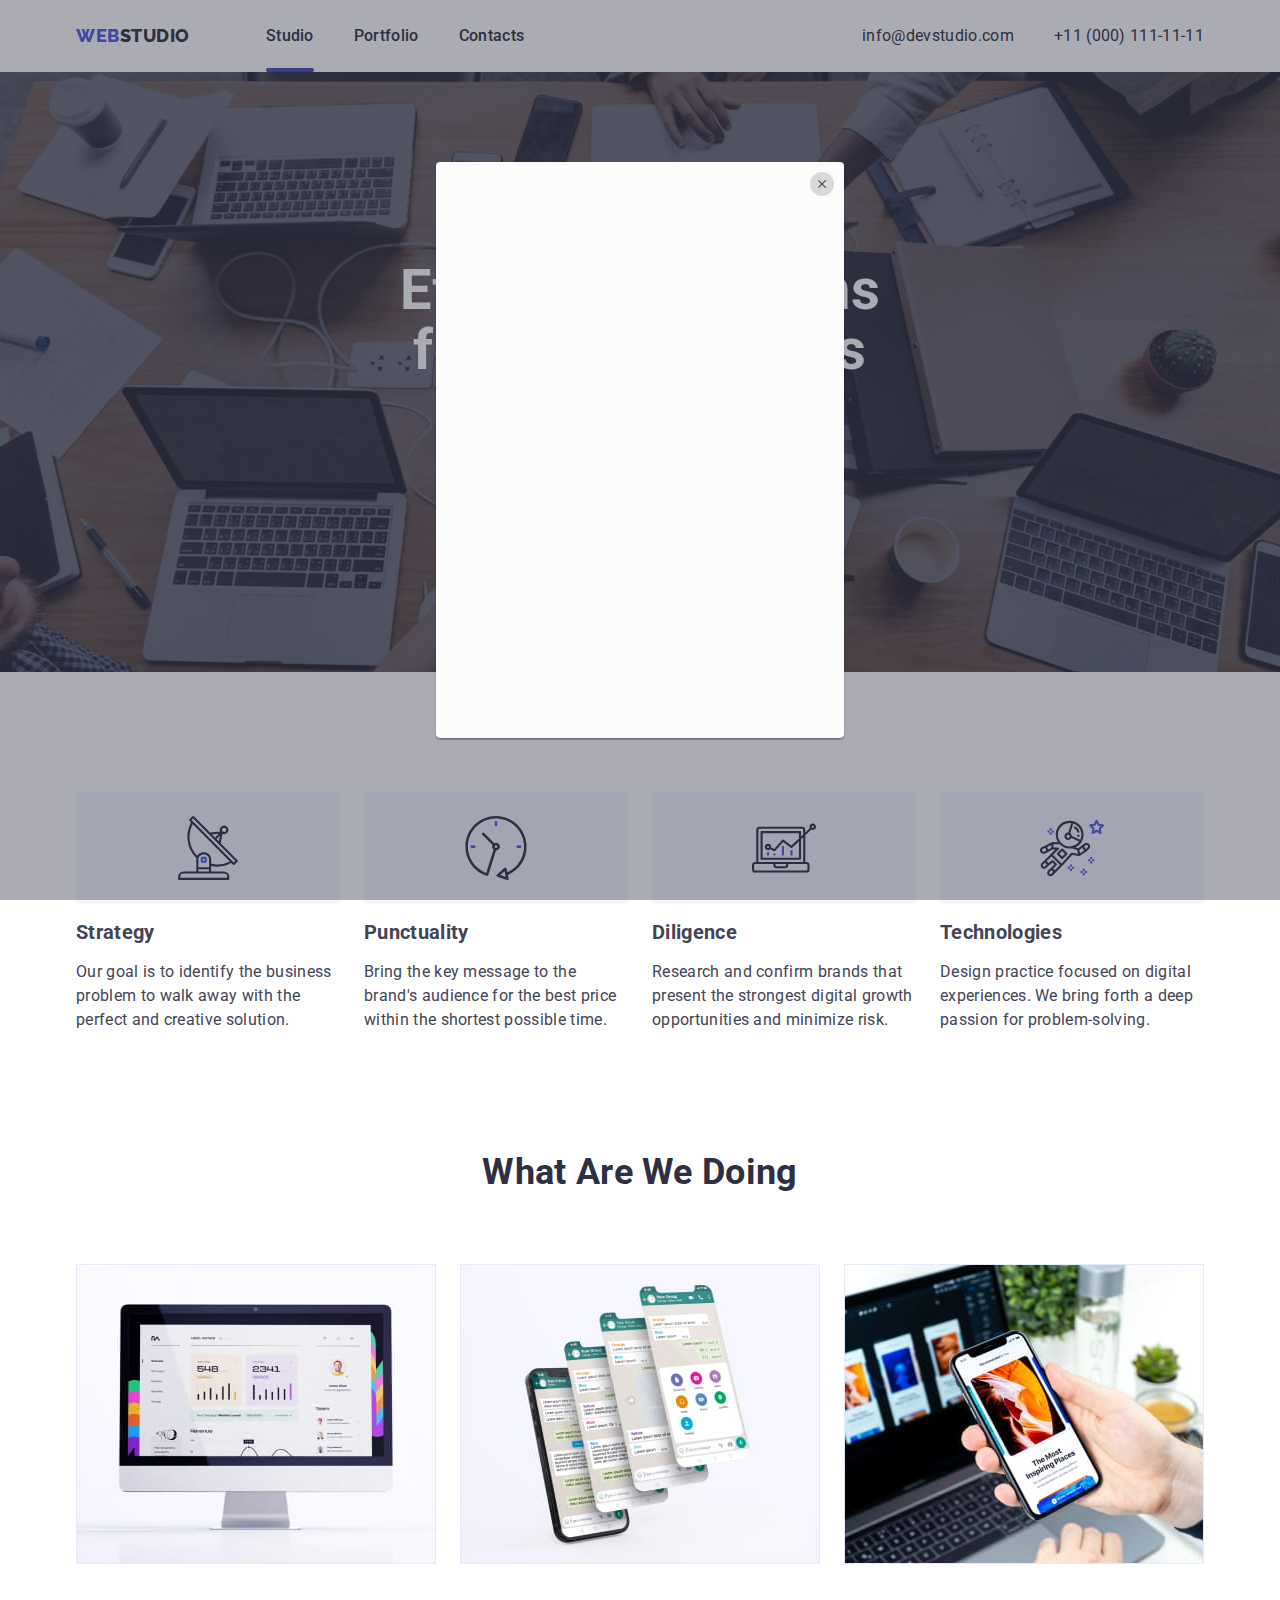
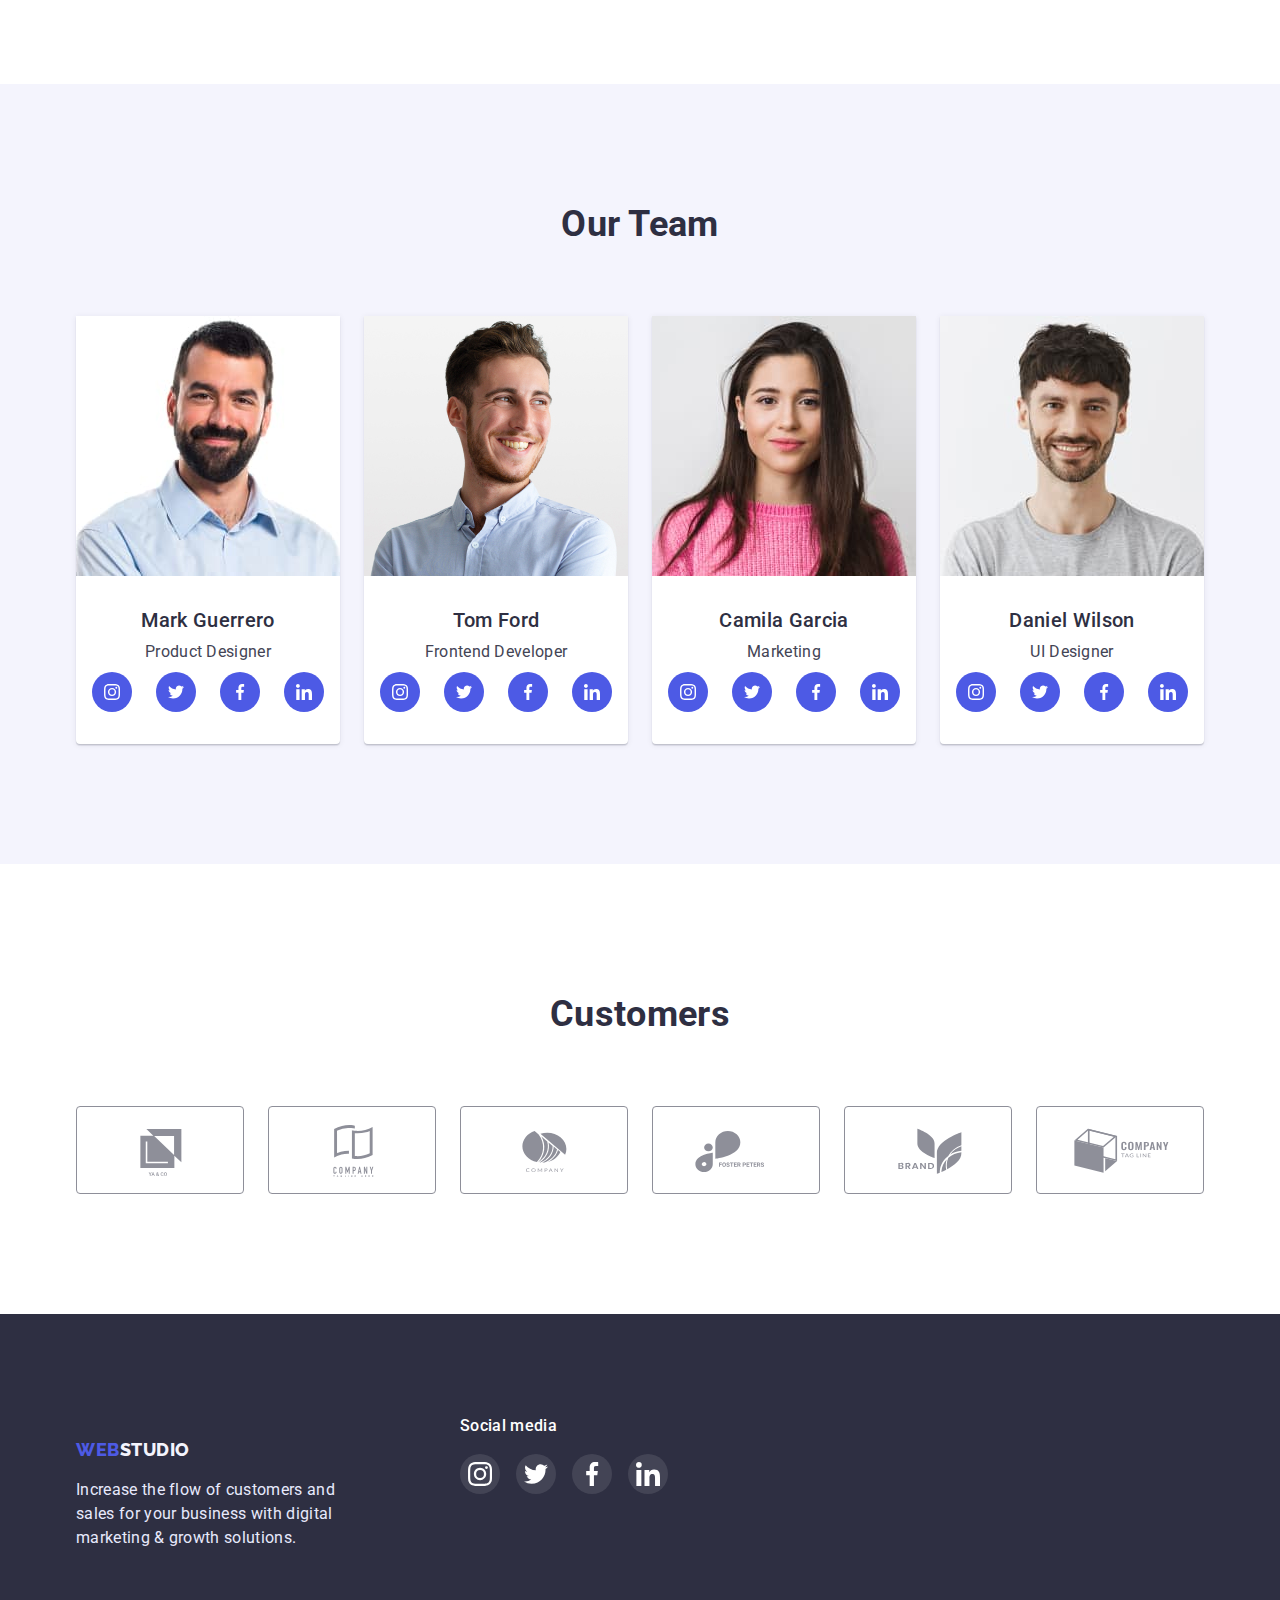
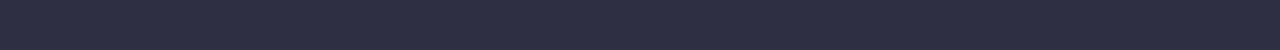
==== commit c8320908: "sites update" ====
--- a/index.html
+++ b/index.html
@@ -68,7 +68,7 @@
             Effective Solutions <br />
             for Your Business
           </h1>
-          <button type="button" data-modal-open class="hero-btn">
+          <button class="hero-btn" type="button" data-modal-open>
             Order Service
           </button>
         </div>
@@ -477,7 +477,7 @@
     </footer>
 
     <!-- Modal window -->
-    <!-- <div class="backdrop" data modal>
+    <div class="backdrop" data-modal>
       <div class="modal">
         <button class="modal-btn" type="button" data-modal-close>
           <svg class="modal-icon" width="8" height="8">
@@ -485,8 +485,8 @@
           </svg>
         </button>
       </div>
-    </div> -->
+    </div>
 
-    <!-- <script src="./js/modal.js"></script> -->
+    <script src="./js/modal.js"></script>
   </body>
 </html>
--- a/css/styles.css
+++ b/css/styles.css
@@ -602,7 +602,6 @@
     opacity: 0;
     visibility: hidden;
     pointer-events: none;
-
     transition-delay: 250ms;
 }
 
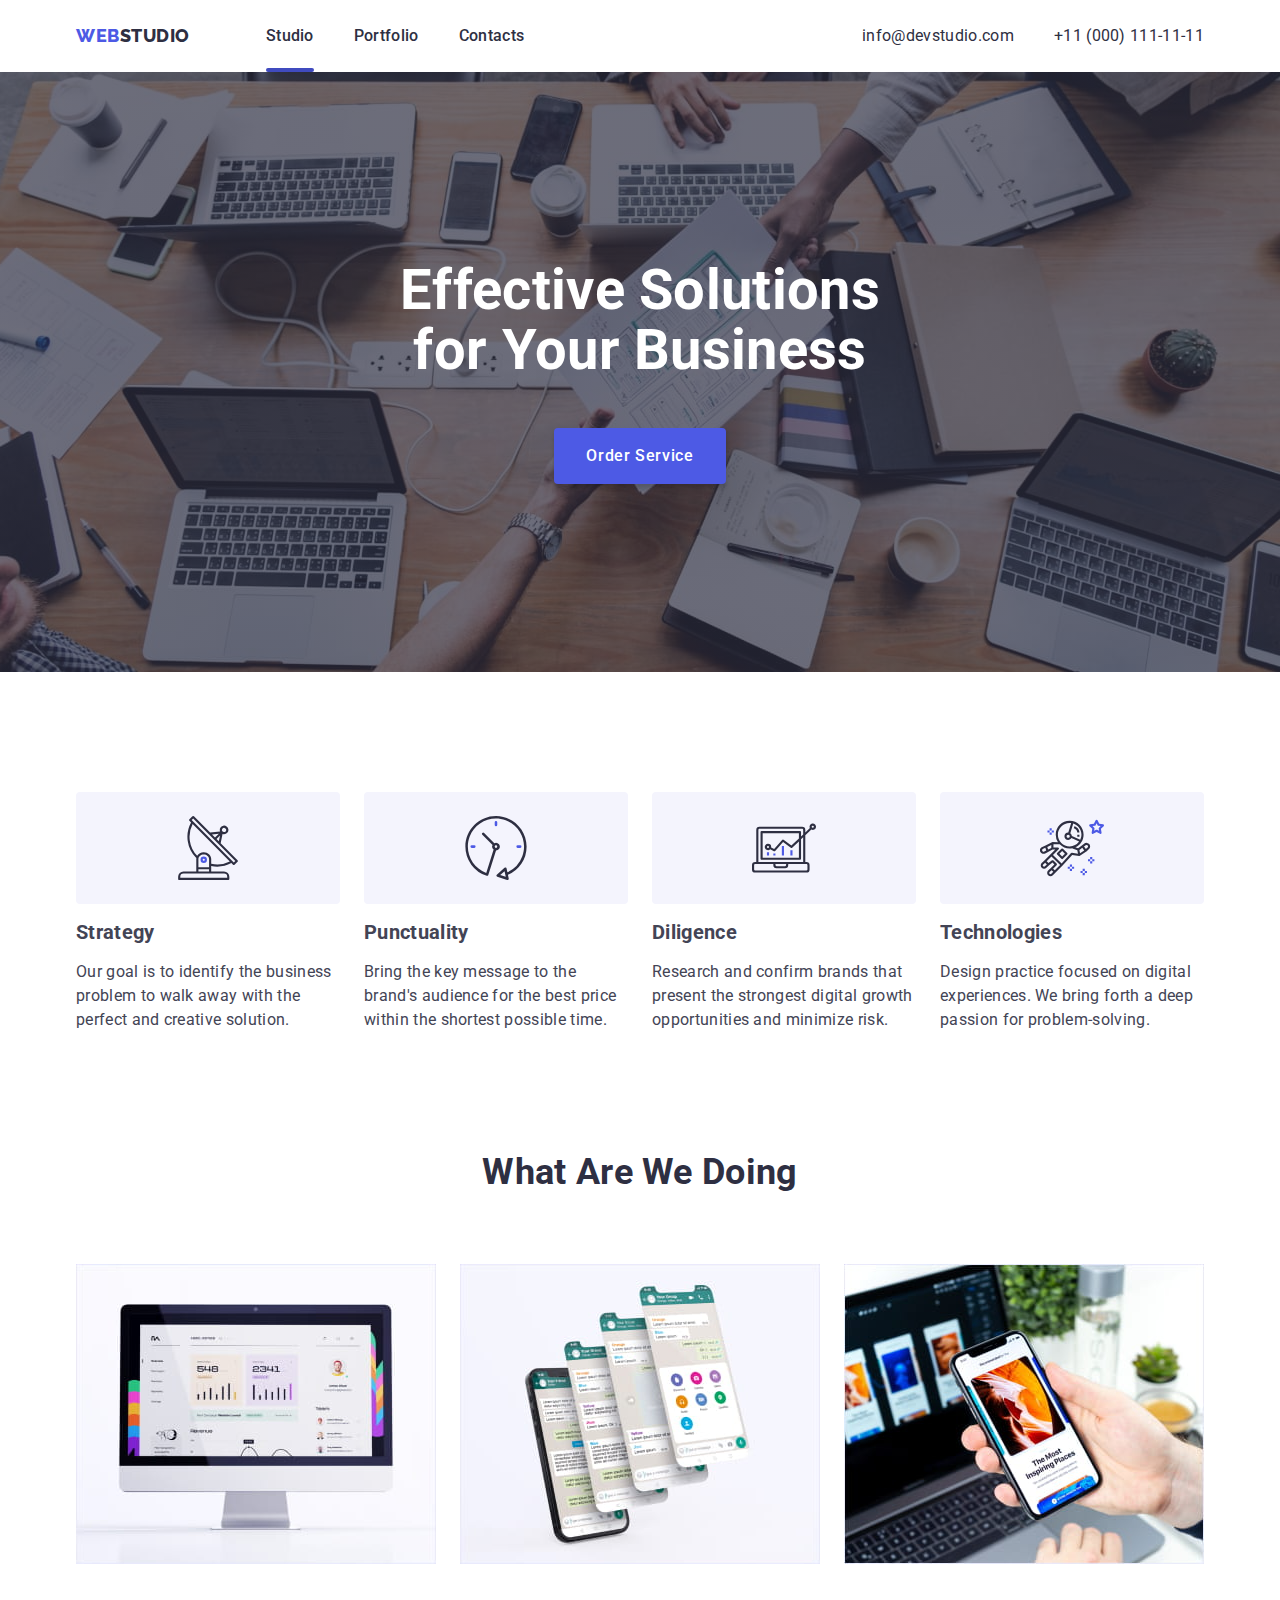
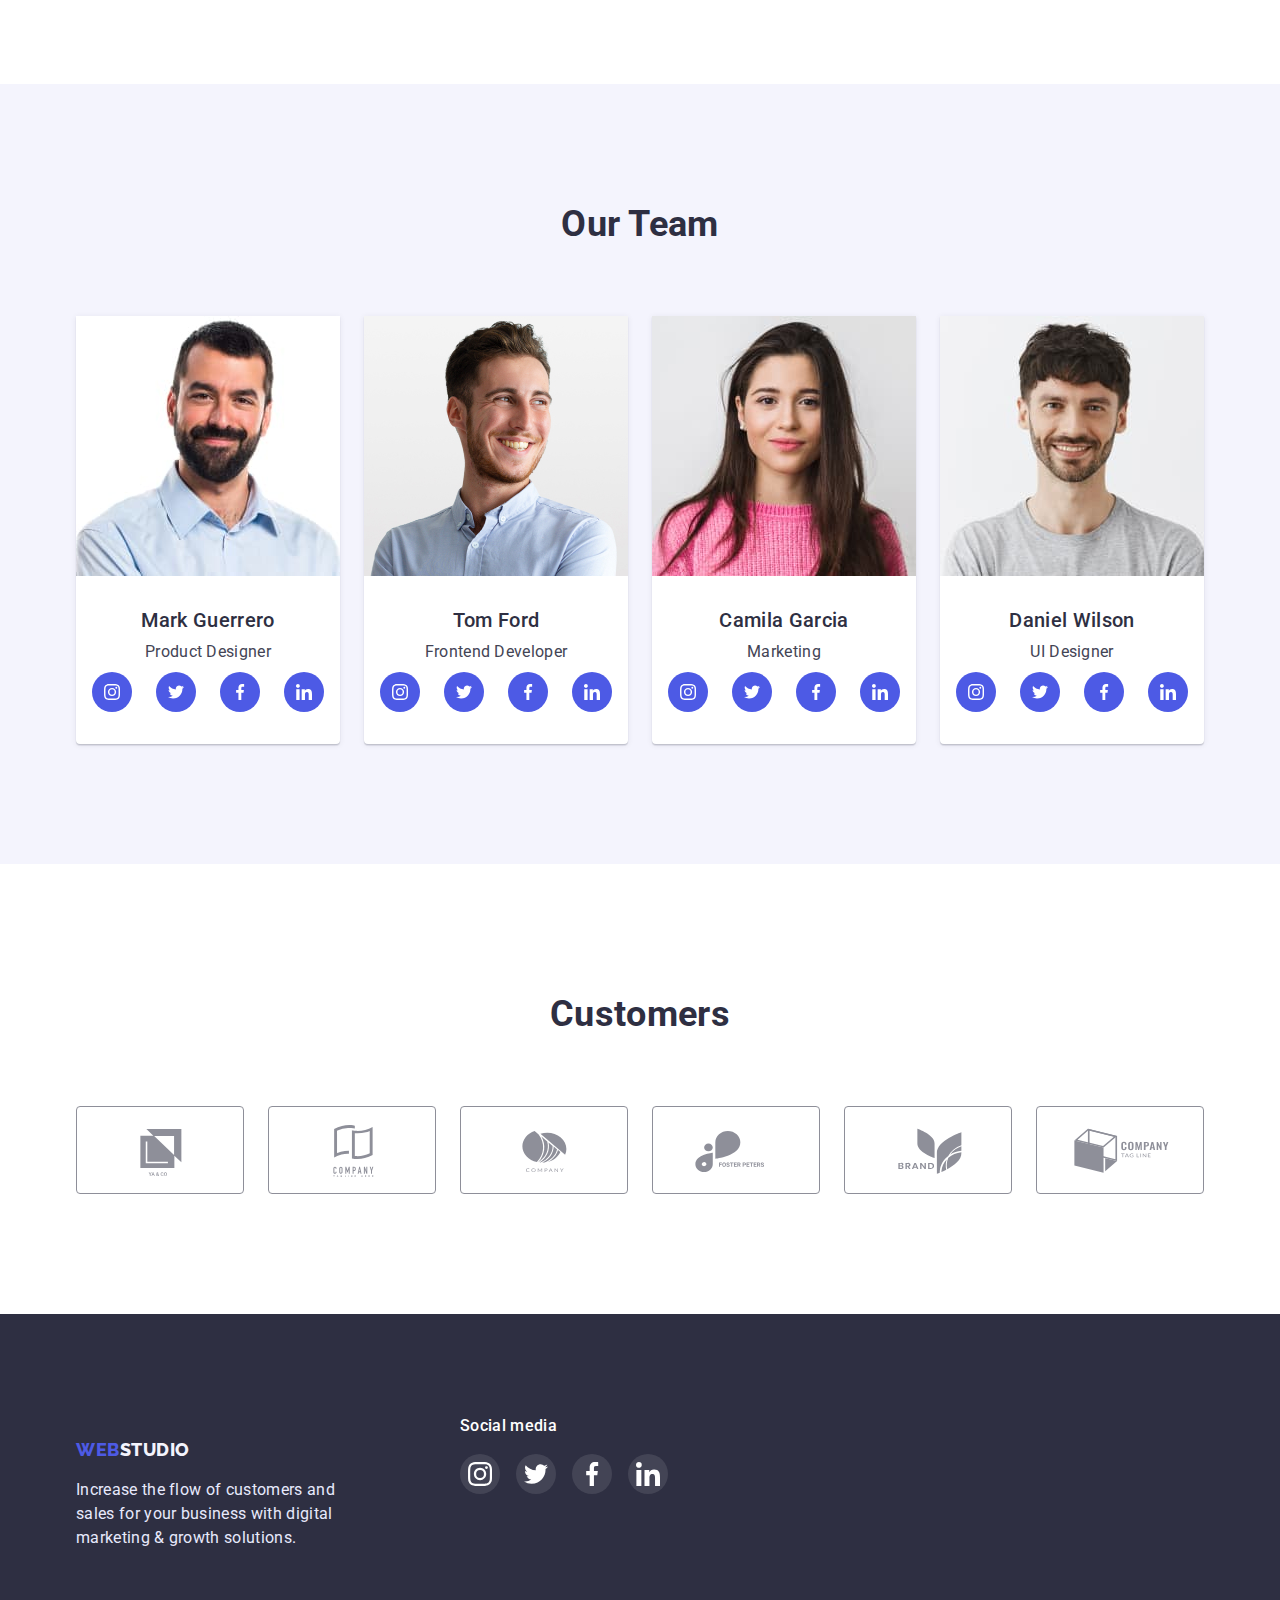
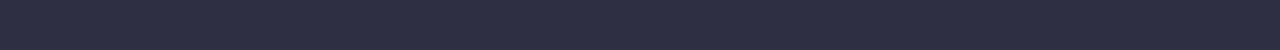
==== commit b17b3850: "Update index.html" ====
--- a/index.html
+++ b/index.html
@@ -477,7 +477,7 @@
     </footer>
 
     <!-- Modal window -->
-    <div class="backdrop" data-modal>
+    <div class="backdrop is-hidden" data-modal>
       <div class="modal">
         <button class="modal-btn" type="button" data-modal-close>
           <svg class="modal-icon" width="8" height="8">
